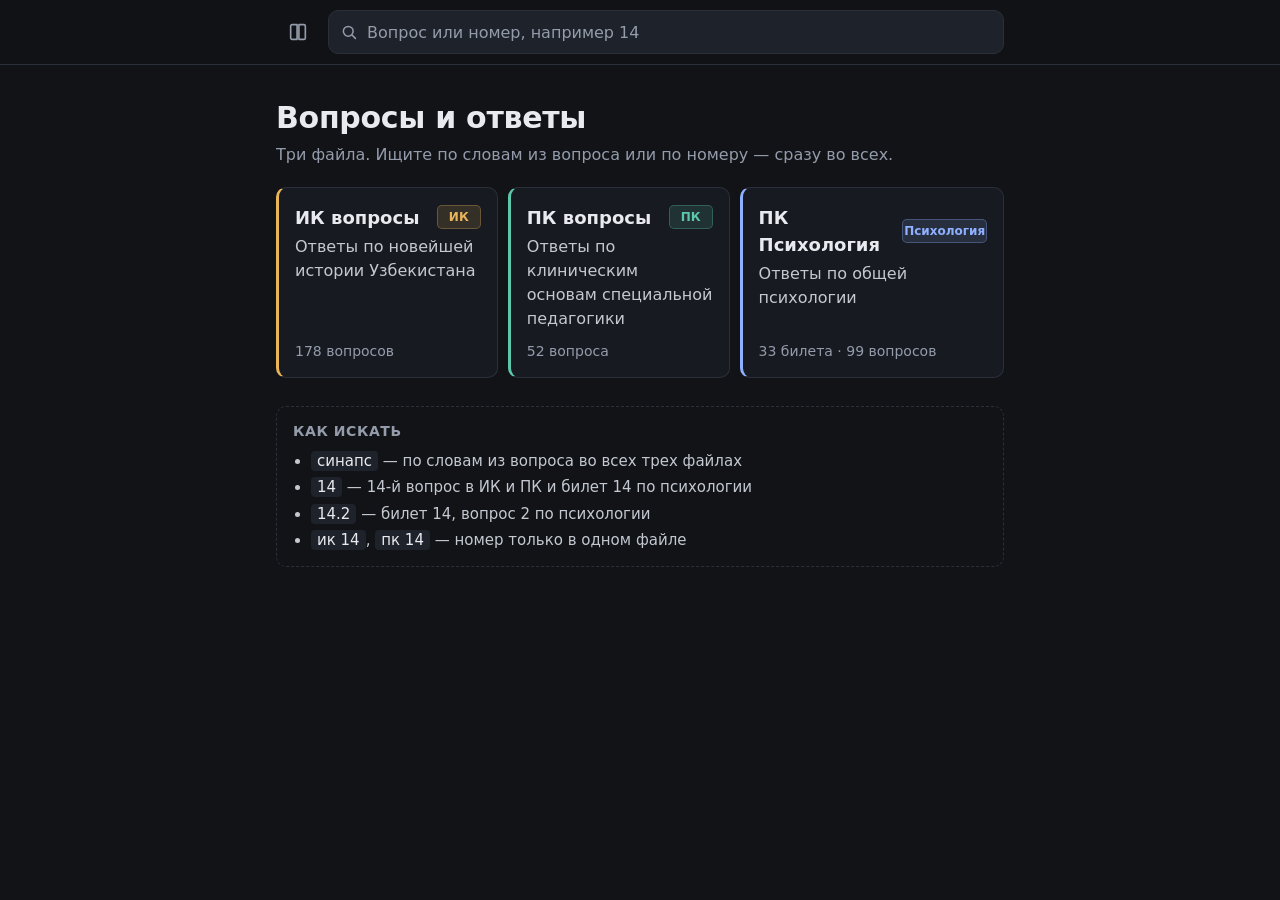
==== index.html @ cd689610 "Сайт с поиском по вопросам ИК, ПК и психологии Co-Authored-By: Claude Opus 5.5 <noreply@anthropic.co" ====
<!doctype html>
<html lang="ru">
<head>
  <meta charset="utf-8">
  <meta name="viewport" content="width=device-width, initial-scale=1, viewport-fit=cover">
  <title>Ответы ИК и ПК</title>
  <meta name="description" content="Быстрый поиск по вопросам и ответам: новейшая история Узбекистана, клинические основы специальной педагогики, общая психология.">
  <meta name="theme-color" content="#111317">
  <meta name="color-scheme" content="dark">
  <link rel="icon" href="icon.svg" type="image/svg+xml">
  <link rel="manifest" href="manifest.webmanifest">
  <link rel="stylesheet" href="styles.css">
</head>
<body>
  <a class="skip" href="#main">К содержимому</a>

  <header class="top">
    <div class="top__row">
      <a class="home" href="#/" aria-label="На главную">
        <svg viewBox="0 0 24 24" width="22" height="22" aria-hidden="true"><path d="M4 5.5A1.5 1.5 0 0 1 5.5 4H11v16H5.5A1.5 1.5 0 0 1 4 18.5zM13 4h5.5A1.5 1.5 0 0 1 20 5.5v13a1.5 1.5 0 0 1-1.5 1.5H13z" fill="none" stroke="currentColor" stroke-width="1.8" stroke-linejoin="round"/></svg>
      </a>
      <div class="search" role="search">
        <svg class="search__icon" viewBox="0 0 24 24" width="18" height="18" aria-hidden="true"><circle cx="11" cy="11" r="6.5" fill="none" stroke="currentColor" stroke-width="2"/><path d="m16 16 4.5 4.5" stroke="currentColor" stroke-width="2" stroke-linecap="round"/></svg>
        <input id="q" class="search__input" type="search" autocomplete="off" autocorrect="off" spellcheck="false"
               enterkeyhint="search" placeholder="Вопрос или номер, например 14"
               role="combobox" aria-expanded="false" aria-controls="results" aria-autocomplete="list"
               aria-label="Поиск по вопросам трех файлов">
        <button class="search__clear" id="clear" type="button" aria-label="Очистить поиск" hidden>
          <svg viewBox="0 0 24 24" width="18" height="18" aria-hidden="true"><path d="M6 6l12 12M18 6 6 18" stroke="currentColor" stroke-width="2" stroke-linecap="round"/></svg>
        </button>
      </div>
    </div>
    <div class="results" id="results-panel" hidden>
      <p class="results__summary" id="summary" aria-live="polite"></p>
      <div id="results" role="listbox" aria-label="Найденные вопросы"></div>
    </div>
  </header>
  <div class="scrim" id="scrim" hidden></div>

  <main id="main" class="page" tabindex="-1"></main>

  <button class="to-top" id="toTop" type="button" aria-label="Наверх" hidden>
    <svg viewBox="0 0 24 24" width="20" height="20" aria-hidden="true"><path d="M12 19V5M5.5 11.5 12 5l6.5 6.5" fill="none" stroke="currentColor" stroke-width="2" stroke-linecap="round" stroke-linejoin="round"/></svg>
  </button>

  <noscript><p class="page">Для поиска и навигации нужен включенный JavaScript.</p></noscript>
  <script src="data.js"></script>
  <script src="app.js"></script>
</body>
</html>
---- styles.css ----
:root {
  color-scheme: dark;
  --bg: #111317;
  --surface: #171a20;
  --surface-2: #1e222a;
  --line: #2a2f39;
  --text: #e8eaef;
  --text-2: #c3c8d1;
  --muted: #949cab;
  --focus: #8ab4ff;

  --c-ik: #e9b45a;
  --c-pk: #5cc7ab;
  --c-psy: #8fb0ff;

  --radius: 10px;
  --radius-sm: 6px;
  --gutter: 16px;
  --width: 760px;
  --top-h: 64px;
  --fs: 17px;

  --font: system-ui, -apple-system, "Segoe UI", Roboto, "Helvetica Neue", Arial, sans-serif;
  --ease: cubic-bezier(.2, .7, .2, 1);
}

*, *::before, *::after { box-sizing: border-box; }
html { -webkit-text-size-adjust: 100%; text-size-adjust: 100%; }
body {
  margin: 0;
  background: var(--bg);
  color: var(--text);
  font: 400 16px/1.5 var(--font);
  -webkit-font-smoothing: antialiased;
  overflow-x: hidden;
}
button, input { font: inherit; color: inherit; }
a { color: inherit; }
:focus-visible { outline: 2px solid var(--focus); outline-offset: 2px; border-radius: var(--radius-sm); }
[hidden] { display: none !important; }

.skip {
  position: absolute; left: 8px; top: -60px; z-index: 50;
  background: var(--surface-2); padding: 10px 14px; border-radius: var(--radius-sm);
}
.skip:focus { top: 8px; }

/* ---------- Шапка и поиск ---------- */
.top {
  position: sticky; top: 0; z-index: 20;
  background: color-mix(in srgb, var(--bg) 92%, transparent);
  backdrop-filter: blur(10px);
  -webkit-backdrop-filter: blur(10px);
  border-bottom: 1px solid var(--line);
  padding-top: env(safe-area-inset-top);
}
.top__row {
  max-width: var(--width); margin: 0 auto;
  display: flex; gap: 8px; align-items: center;
  padding: 10px max(var(--gutter), env(safe-area-inset-right)) 10px max(var(--gutter), env(safe-area-inset-left));
}
.home {
  flex: none; display: grid; place-items: center;
  width: 44px; height: 44px; border-radius: var(--radius);
  color: var(--muted); text-decoration: none;
}
.home:hover { color: var(--text); background: var(--surface-2); }

.search { position: relative; flex: 1; min-width: 0; }
.search__icon { position: absolute; left: 12px; top: 50%; translate: 0 -50%; color: var(--muted); pointer-events: none; }
.search__input {
  width: 100%; height: 44px;
  padding: 0 44px 0 38px;
  background: var(--surface-2);
  border: 1px solid var(--line);
  border-radius: var(--radius);
  font-size: 16px; /* 16px — iOS не масштабирует страницу при фокусе */
  outline: none;
  -webkit-appearance: none; appearance: none;
}
.search__input::placeholder { color: var(--muted); }
.search__input::-webkit-search-cancel-button { display: none; }
.search__input:focus { border-color: var(--focus); box-shadow: 0 0 0 3px color-mix(in srgb, var(--focus) 25%, transparent); }
.search__clear {
  position: absolute; right: 0; top: 0;
  width: 44px; height: 44px; display: grid; place-items: center;
  background: none; border: 0; color: var(--muted); cursor: pointer; border-radius: var(--radius);
}
.search__clear:hover { color: var(--text); }

.results {
  position: absolute; left: 0; right: 0; top: 100%;
  max-width: var(--width); margin: 0 auto;
  max-height: calc(100dvh - var(--top-h) - 8px);
  overflow-y: auto; overscroll-behavior: contain;
  background: var(--surface);
  border: 1px solid var(--line); border-top: 0;
  border-radius: 0 0 var(--radius) var(--radius);
  box-shadow: 0 18px 40px rgb(0 0 0 / .45);
  padding-bottom: env(safe-area-inset-bottom);
}
.results__summary { margin: 0; padding: 10px var(--gutter) 6px; font-size: 13px; color: var(--muted); }
.results__group-title {
  position: sticky; top: 0; z-index: 1;
  margin: 0; padding: 8px var(--gutter);
  font-size: 12px; font-weight: 600; letter-spacing: .04em; text-transform: uppercase;
  color: var(--muted); background: var(--surface);
  border-top: 1px solid var(--line);
}
.results__empty { padding: 4px var(--gutter) 18px; color: var(--text-2); }
.results__empty p { margin: 0 0 6px; }

.opt {
  display: grid; grid-template-columns: auto 1fr; gap: 4px 10px; align-items: start;
  padding: 11px var(--gutter);
  cursor: pointer;
  border-left: 3px solid transparent;
}
.opt + .opt { border-top: 1px solid color-mix(in srgb, var(--line) 60%, transparent); }
.opt:hover, .opt.is-active { background: var(--surface-2); border-left-color: var(--file); }
.opt__q { grid-column: 2; color: var(--text); line-height: 1.4; overflow-wrap: anywhere; }
.opt__meta { grid-column: 2; font-size: 13px; color: var(--muted); }
.opt__snip { grid-column: 2; font-size: 13.5px; color: var(--muted); line-height: 1.45; }
.opt mark, .qa mark { background: color-mix(in srgb, var(--file, var(--c-ik)) 32%, transparent); color: var(--text); border-radius: 3px; padding: 0 1px; }

.badge {
  display: inline-flex; align-items: center; justify-content: center;
  min-width: 44px; padding: 2px 7px; border-radius: 5px;
  font-size: 12px; font-weight: 600; white-space: nowrap;
  color: var(--file); background: color-mix(in srgb, var(--file) 14%, transparent);
  border: 1px solid color-mix(in srgb, var(--file) 30%, transparent);
  font-variant-numeric: tabular-nums;
}

.scrim {
  position: fixed; inset: 0; z-index: 10;
  background: rgb(0 0 0 / .5);
}

[data-file="ik"] { --file: var(--c-ik); }
[data-file="pk"] { --file: var(--c-pk); }
[data-file="psy"] { --file: var(--c-psy); }

/* ---------- Страница ---------- */
.page {
  max-width: var(--width); margin: 0 auto;
  padding: 18px max(var(--gutter), env(safe-area-inset-right)) calc(80px + env(safe-area-inset-bottom)) max(var(--gutter), env(safe-area-inset-left));
  outline: none;
}

.intro h1 { font-size: 24px; line-height: 1.25; margin: 6px 0 6px; letter-spacing: -.01em; }
.intro p { margin: 0 0 20px; color: var(--muted); }

.cards { display: grid; gap: 10px; }
.card {
  display: block; text-decoration: none;
  padding: 16px 16px 15px;
  background: var(--surface); border: 1px solid var(--line); border-radius: var(--radius);
  border-left: 3px solid var(--file);
  transition: background-color .15s var(--ease), border-color .15s var(--ease);
}
.card:hover { background: var(--surface-2); }
.card__name { display: flex; align-items: center; justify-content: space-between; gap: 10px; margin-bottom: 4px; }
.card__name strong { font-size: 18px; }
.card__title { color: var(--text-2); }
.card__count { color: var(--muted); font-size: 14px; margin-top: 6px; }

.tips { margin-top: 28px; padding: 14px 16px; border: 1px dashed var(--line); border-radius: var(--radius); color: var(--text-2); font-size: 15px; }
.tips h2 { font-size: 14px; margin: 0 0 8px; color: var(--muted); font-weight: 600; text-transform: uppercase; letter-spacing: .04em; }
.tips ul { margin: 0; padding-left: 18px; }
.tips li + li { margin-top: 4px; }
.tips code { font: inherit; color: var(--text); background: var(--surface-2); padding: 1px 6px; border-radius: 4px; }

/* Вкладки файлов */
.tabs {
  display: flex; gap: 6px; margin: 0 0 14px;
  overflow-x: auto; scrollbar-width: none;
}
.tabs::-webkit-scrollbar { display: none; }
.tab {
  flex: none; display: inline-flex; align-items: center; min-height: 40px;
  padding: 0 14px; border-radius: 999px;
  border: 1px solid var(--line); text-decoration: none; color: var(--text-2); font-size: 15px;
}
.tab:hover { background: var(--surface-2); }
.tab[aria-current="page"] { color: var(--bg); background: var(--file); border-color: var(--file); font-weight: 600; }

.file-head { margin-bottom: 6px; }
.file-head h1 { font-size: 20px; line-height: 1.3; margin: 0 0 4px; }
.toolbar { display: flex; align-items: flex-start; gap: 12px; margin: 8px 0 18px; }
.toolbar .toc { flex: 1; min-width: 0; margin: 0; }
.file-head p { margin: 0; color: var(--muted); font-size: 14px; }
.size { flex: none; display: flex; gap: 4px; }
.size button {
  width: 44px; height: 40px; border-radius: var(--radius-sm);
  background: var(--surface-2); border: 1px solid var(--line); cursor: pointer; font-weight: 600;
}
.size button:hover { border-color: var(--muted); }
.size button:disabled { opacity: .4; cursor: default; }

.toc summary { cursor: pointer; color: var(--text-2); padding: 8px 0; min-height: 40px; display: flex; align-items: center; }
.toc__grid { display: grid; grid-template-columns: repeat(auto-fill, minmax(44px, 1fr)); gap: 6px; padding: 6px 0 4px; }
.toc__grid a {
  display: grid; place-items: center; height: 40px; border-radius: var(--radius-sm);
  background: var(--surface); border: 1px solid var(--line); text-decoration: none;
  font-variant-numeric: tabular-nums; color: var(--text-2); font-size: 14px;
}
.toc__grid a:hover { border-color: var(--file); color: var(--text); }

.ticket-h {
  margin: 26px 0 8px; padding-top: 4px;
  font-size: 13px; font-weight: 700; letter-spacing: .06em; text-transform: uppercase;
  color: var(--file);
  scroll-margin-top: calc(var(--top-h) + 12px);
}

.qa {
  position: relative;
  padding: 14px 14px 14px 16px; margin: 0 -14px 0 -16px;
  border-radius: var(--radius);
  border-left: 3px solid transparent;
  scroll-margin-top: calc(var(--top-h) + 12px);
  font-size: var(--fs);
}
.qa + .qa { border-top: 1px solid var(--line); border-top-left-radius: 0; border-top-right-radius: 0; }
.qa__q { display: flex; gap: 10px; align-items: baseline; margin: 0 0 8px; font-size: 1.04em; line-height: 1.4; font-weight: 650; }
.qa__n { flex: none; min-width: 2.2em; color: var(--file); font-variant-numeric: tabular-nums; font-weight: 700; }
.qa__q a { text-decoration: none; }
.qa__a { margin: 0; color: var(--text-2); line-height: 1.65; overflow-wrap: break-word; }
.qa__a + .qa__a { margin-top: .6em; }

.qa.is-target {
  background: color-mix(in srgb, var(--file) 9%, var(--bg));
  border-left-color: var(--file);
  border-top-color: transparent;
}
.qa.is-target + .qa { border-top-color: transparent; }
.qa.is-flash { animation: flash 1.1s var(--ease); }
@keyframes flash {
  0%   { box-shadow: 0 0 0 2px var(--file); }
  100% { box-shadow: 0 0 0 2px transparent; }
}

.sources { margin-top: 32px; padding-top: 14px; border-top: 1px solid var(--line); color: var(--muted); font-size: 14px; }
.sources h2 { font-size: 14px; margin: 0 0 8px; font-weight: 600; }
.sources ul { margin: 0; padding-left: 18px; }

.to-top {
  position: fixed; z-index: 15;
  right: max(16px, env(safe-area-inset-right)); bottom: calc(16px + env(safe-area-inset-bottom));
  width: 48px; height: 48px; border-radius: 50%;
  display: grid; place-items: center;
  background: var(--surface-2); border: 1px solid var(--line); cursor: pointer;
  box-shadow: 0 6px 18px rgb(0 0 0 / .4);
}
.to-top:hover { border-color: var(--muted); }

@media (min-width: 768px) {
  .page { padding-top: 28px; }
  .intro h1 { font-size: 30px; }
  .cards { grid-template-columns: repeat(3, 1fr); }
  .card { display: flex; flex-direction: column; }
  .card__count { margin-top: auto; padding-top: 10px; }
  .results { border: 1px solid var(--line); border-radius: var(--radius); top: calc(100% + 6px); }
  .file-head h1 { font-size: 24px; }
}

@media (prefers-reduced-motion: reduce) {
  *, *::before, *::after { animation: none !important; transition: none !important; scroll-behavior: auto !important; }
}

.qa__dup { margin: -2px 0 8px calc(2.2em + 10px); font-size: 13.5px; color: var(--muted); }
.qa__dup a { color: var(--text-2); text-underline-offset: 2px; }
.qa__dup a:hover { color: var(--file); }
.card__title, .card__count { display: block; }
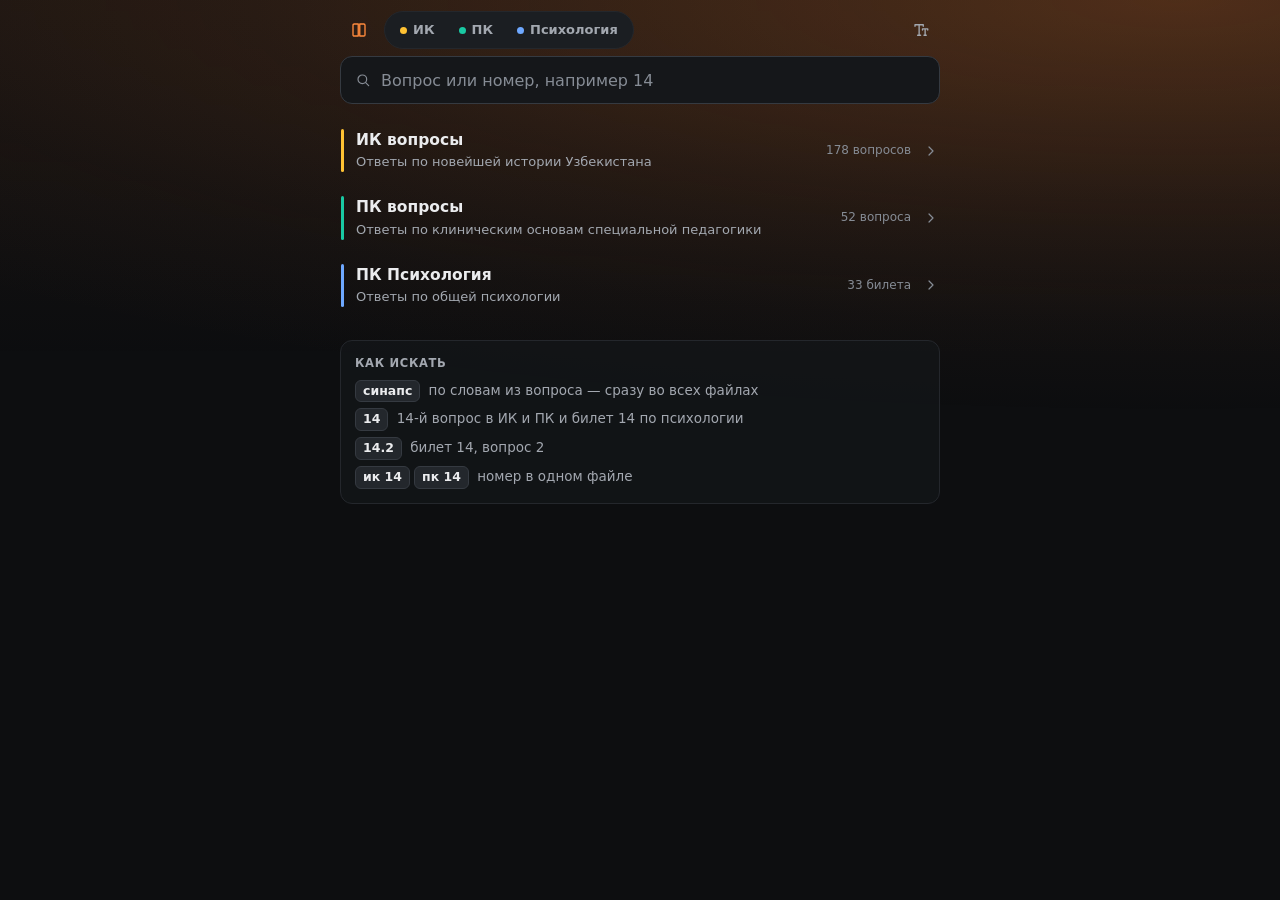
==== commit ff98945d: "Стилистика как в «Задачах» (treker) - токены, фон со свечением из угла, шапка с размытием при прокру" ====
--- a/index.html
+++ b/index.html
@@ -5,45 +5,74 @@
   <meta name="viewport" content="width=device-width, initial-scale=1, viewport-fit=cover">
   <title>Ответы ИК и ПК</title>
   <meta name="description" content="Быстрый поиск по вопросам и ответам: новейшая история Узбекистана, клинические основы специальной педагогики, общая психология.">
-  <meta name="theme-color" content="#111317">
+  <meta name="theme-color" content="#0d0e10">
   <meta name="color-scheme" content="dark">
-  <link rel="icon" href="icon.svg" type="image/svg+xml">
+  <link rel="icon" href="icons/icon.svg" type="image/svg+xml">
+  <link rel="icon" href="icons/icon-192.png" sizes="192x192" type="image/png">
+  <link rel="apple-touch-icon" href="icons/apple-touch-icon.png">
+  <meta name="apple-mobile-web-app-title" content="Ответы">
+  <meta name="mobile-web-app-capable" content="yes">
+  <meta name="apple-mobile-web-app-capable" content="yes">
+  <meta name="apple-mobile-web-app-status-bar-style" content="black-translucent">
   <link rel="manifest" href="manifest.webmanifest">
   <link rel="stylesheet" href="styles.css">
 </head>
 <body>
+  <svg width="0" height="0" style="position:absolute" aria-hidden="true">
+    <symbol id="i-search" viewBox="0 0 24 24"><circle cx="11" cy="11" r="6.5"/><path d="m16 16 4.5 4.5"/></symbol>
+    <symbol id="i-x" viewBox="0 0 24 24"><path d="M6 6l12 12M18 6 6 18"/></symbol>
+    <symbol id="i-chev" viewBox="0 0 24 24"><path d="m6 9 6 6 6-6"/></symbol>
+    <symbol id="i-up" viewBox="0 0 24 24"><path d="M12 19V5M5.5 11.5 12 5l6.5 6.5"/></symbol>
+    <symbol id="i-text" viewBox="0 0 24 24"><path d="M4 7V5h11v2M9.5 5v14M7.5 19h4M14 12v-1.5h7V12M17.5 10.5V19M16 19h3"/></symbol>
+    <symbol id="i-home" viewBox="0 0 24 24"><path d="M4 5.5A1.5 1.5 0 0 1 5.5 4H11v16H5.5A1.5 1.5 0 0 1 4 18.5zM13 4h5.5A1.5 1.5 0 0 1 20 5.5v13a1.5 1.5 0 0 1-1.5 1.5H13z"/></symbol>
+    <symbol id="i-hash" viewBox="0 0 24 24"><path d="M9 4 7 20M17 4l-2 16M4.5 9h16M3.5 15h16"/></symbol>
+    <symbol id="i-expand" viewBox="0 0 24 24"><path d="m7 9 5-5 5 5M7 15l5 5 5-5"/></symbol>
+    <symbol id="i-collapse" viewBox="0 0 24 24"><path d="m7 4 5 5 5-5M7 20l5-5 5 5"/></symbol>
+  </svg>
+
   <a class="skip" href="#main">К содержимому</a>
 
-  <header class="top">
-    <div class="top__row">
-      <a class="home" href="#/" aria-label="На главную">
-        <svg viewBox="0 0 24 24" width="22" height="22" aria-hidden="true"><path d="M4 5.5A1.5 1.5 0 0 1 5.5 4H11v16H5.5A1.5 1.5 0 0 1 4 18.5zM13 4h5.5A1.5 1.5 0 0 1 20 5.5v13a1.5 1.5 0 0 1-1.5 1.5H13z" fill="none" stroke="currentColor" stroke-width="1.8" stroke-linejoin="round"/></svg>
-      </a>
+  <div class="app">
+    <header class="top" id="top">
+      <div class="bar">
+        <a class="icon-btn home" href="#/" aria-label="Все файлы" title="Все файлы"><svg class="i"><use href="#i-home"/></svg></a>
+        <nav class="seg" id="fileSeg" aria-label="Файлы"></nav>
+        <div class="menu push" id="sizeMenu">
+          <button class="icon-btn" type="button" id="sizeBtn" aria-label="Размер текста" title="Размер текста" aria-haspopup="true" aria-expanded="false" aria-controls="sizeList"><svg class="i"><use href="#i-text"/></svg></button>
+          <div class="menu-list size-list" id="sizeList" hidden>
+            <span class="size-label">Размер текста</span>
+            <div class="size-row">
+              <button class="btn sm" type="button" id="sizeDown" aria-label="Уменьшить текст">A−</button>
+              <output class="size-val" id="sizeVal" aria-live="polite"></output>
+              <button class="btn sm" type="button" id="sizeUp" aria-label="Увеличить текст">A+</button>
+            </div>
+          </div>
+        </div>
+      </div>
+
       <div class="search" role="search">
-        <svg class="search__icon" viewBox="0 0 24 24" width="18" height="18" aria-hidden="true"><circle cx="11" cy="11" r="6.5" fill="none" stroke="currentColor" stroke-width="2"/><path d="m16 16 4.5 4.5" stroke="currentColor" stroke-width="2" stroke-linecap="round"/></svg>
-        <input id="q" class="search__input" type="search" autocomplete="off" autocorrect="off" spellcheck="false"
-               enterkeyhint="search" placeholder="Вопрос или номер, например 14"
-               role="combobox" aria-expanded="false" aria-controls="results" aria-autocomplete="list"
-               aria-label="Поиск по вопросам трех файлов">
-        <button class="search__clear" id="clear" type="button" aria-label="Очистить поиск" hidden>
-          <svg viewBox="0 0 24 24" width="18" height="18" aria-hidden="true"><path d="M6 6l12 12M18 6 6 18" stroke="currentColor" stroke-width="2" stroke-linecap="round"/></svg>
-        </button>
+        <div class="c-box">
+          <svg class="i s-ic" aria-hidden="true"><use href="#i-search"/></svg>
+          <input id="q" class="c-title" type="search" autocomplete="off" autocorrect="off" spellcheck="false"
+                 enterkeyhint="search" placeholder="Вопрос или номер, например 14"
+                 role="combobox" aria-expanded="false" aria-controls="results" aria-autocomplete="list"
+                 aria-label="Поиск по вопросам трех файлов">
+          <button class="icon-btn s-clear" id="clear" type="button" aria-label="Очистить поиск" hidden><svg class="i"><use href="#i-x"/></svg></button>
+        </div>
+        <div class="fpanel results" id="results-panel" hidden>
+          <p class="r-sum" id="summary" aria-live="polite"></p>
+          <div id="results" role="listbox" aria-label="Найденные вопросы"></div>
+        </div>
       </div>
-    </div>
-    <div class="results" id="results-panel" hidden>
-      <p class="results__summary" id="summary" aria-live="polite"></p>
-      <div id="results" role="listbox" aria-label="Найденные вопросы"></div>
-    </div>
-  </header>
-  <div class="scrim" id="scrim" hidden></div>
+    </header>
+    <div class="scrim" id="scrim" hidden></div>
 
-  <main id="main" class="page" tabindex="-1"></main>
+    <main id="main" tabindex="-1"></main>
+  </div>
 
-  <button class="to-top" id="toTop" type="button" aria-label="Наверх" hidden>
-    <svg viewBox="0 0 24 24" width="20" height="20" aria-hidden="true"><path d="M12 19V5M5.5 11.5 12 5l6.5 6.5" fill="none" stroke="currentColor" stroke-width="2" stroke-linecap="round" stroke-linejoin="round"/></svg>
-  </button>
+  <button class="icon-btn to-top" id="toTop" type="button" aria-label="Наверх" hidden><svg class="i"><use href="#i-up"/></svg></button>
 
-  <noscript><p class="page">Для поиска и навигации нужен включенный JavaScript.</p></noscript>
+  <noscript><p class="app">Для поиска и навигации нужен включенный JavaScript.</p></noscript>
   <script src="data.js"></script>
   <script src="app.js"></script>
 </body>
--- a/styles.css
+++ b/styles.css
@@ -1,275 +1,200 @@
-:root {
-  color-scheme: dark;
-  --bg: #111317;
-  --surface: #171a20;
-  --surface-2: #1e222a;
-  --line: #2a2f39;
-  --text: #e8eaef;
-  --text-2: #c3c8d1;
-  --muted: #949cab;
-  --focus: #8ab4ff;
-
-  --c-ik: #e9b45a;
-  --c-pk: #5cc7ab;
-  --c-psy: #8fb0ff;
-
-  --radius: 10px;
-  --radius-sm: 6px;
-  --gutter: 16px;
-  --width: 760px;
-  --top-h: 64px;
-  --fs: 17px;
-
-  --font: system-ui, -apple-system, "Segoe UI", Roboto, "Helvetica Neue", Arial, sans-serif;
-  --ease: cubic-bezier(.2, .7, .2, 1);
+/* Ответы ИК и ПК: стили в духе «Задач» (treker). Темная тема, токены — в :root. */
+:root{
+  --bg:#0d0e10; --surface:#15171a; --surface-2:#1b1e22; --surface-3:#23272c; --surface-4:#2c3137;
+  --border:#24272c; --border-strong:#353a41; --border-hover:#474d56;
+  --text:#ebecee; --text-2:#d3d6da; --muted:#a3a8b0; --faint:#868c95;
+  --accent:#ff8a3d; --on-accent:#1b0e04;
+  --accent-soft:color-mix(in srgb,var(--accent) 13%,transparent); --accent-line:color-mix(in srgb,var(--accent) 45%,transparent);
+  /* свечение фона из угла, как в «Задачах» */
+  --bg-x:92%; --bg-y:0%; --bg-s:34%; --bg-rn:80;
+  /* метки файлов */
+  --c-ik:#ffc233; --c-pk:#19c9a3; --c-psy:#6ea8ff;
+  --r-lg:14px; --r:12px; --r-sm:8px;
+  --shadow-pop:0 12px 32px rgba(0,0,0,.5),0 2px 8px rgba(0,0,0,.35);
+  --t-fast:120ms; --t:200ms; --t-slow:280ms; --ease:cubic-bezier(.2,.8,.2,1);
+  --t-peek:420ms; --t-peek-out:340ms; --ease-peek:cubic-bezier(.32,.72,0,1);
+  --font:system-ui,-apple-system,"Segoe UI",Roboto,"Helvetica Neue",Arial,sans-serif;
+  --gutter:clamp(10px,4vw,20px);
+  --fs:15.5px;     /* размер текста ответов — кнопка «Размер текста» */
+  --top-h:150px;   /* высота шапки — задается из app.js */
+  color-scheme:dark;
 }
-
-*, *::before, *::after { box-sizing: border-box; }
-html { -webkit-text-size-adjust: 100%; text-size-adjust: 100%; }
-body {
-  margin: 0;
-  background: var(--bg);
-  color: var(--text);
-  font: 400 16px/1.5 var(--font);
-  -webkit-font-smoothing: antialiased;
-  overflow-x: hidden;
+*{box-sizing:border-box}
+html{scrollbar-color:var(--border-strong) transparent;-webkit-text-size-adjust:100%}
+body::before{content:"";position:fixed;inset:0;z-index:-1;pointer-events:none;
+  --glow:color-mix(in oklab,var(--accent) 78%,#000);
+  background:
+    radial-gradient(ellipse calc(var(--bg-rn) * 1.25vw + 30vw) calc(var(--bg-rn) * .45vh + 10vh) at var(--bg-x) var(--bg-y),
+      color-mix(in oklab,var(--glow) var(--bg-s),transparent) 0%,
+      color-mix(in oklab,var(--glow) calc(var(--bg-s) * .62),transparent) 30%,
+      color-mix(in oklab,var(--glow) calc(var(--bg-s) * .3),transparent) 55%,
+      color-mix(in oklab,var(--glow) calc(var(--bg-s) * .1),transparent) 78%,transparent 100%),
+    linear-gradient(180deg,color-mix(in oklab,var(--glow) calc(var(--bg-s) * .22),transparent) 0%,transparent calc(var(--bg-rn) * .5%))}
+body{margin:0;overflow-x:clip;min-height:100dvh;background:var(--bg);color:var(--text);font:14.5px/1.45 var(--font);-webkit-font-smoothing:antialiased;-webkit-tap-highlight-color:transparent}
+button,input{font:inherit;color:inherit}
+button{cursor:pointer}
+h1,h2,h3,p{margin:0}
+a{color:inherit;text-decoration:none}
+[hidden]{display:none!important}
+:focus-visible{outline:2px solid var(--accent);outline-offset:2px}
+::selection{background:color-mix(in srgb,var(--accent) 35%,transparent)}
+svg.i{width:16px;height:16px;flex:none;stroke:currentColor;fill:none;stroke-width:1.8;stroke-linecap:round;stroke-linejoin:round}
+
+.skip{position:absolute;left:8px;top:-60px;z-index:60;padding:10px 14px;border-radius:var(--r-sm);background:var(--surface-3)}
+.skip:focus{top:8px}
+
+/* ---------- кнопки ---------- */
+.btn{display:inline-flex;align-items:center;justify-content:center;gap:6px;min-height:38px;padding:0 14px;border:1px solid var(--border-strong);border-radius:var(--r-sm);background:var(--surface-2);font-weight:500;white-space:nowrap;transition:background-color var(--t-fast),border-color var(--t-fast),color var(--t-fast),transform var(--t-fast) var(--ease)}
+.btn:hover{background:var(--surface-3)}
+.btn:active:not(:disabled){transform:scale(.97)}
+.btn:disabled{opacity:.5;cursor:not-allowed}
+.btn.sm{min-height:32px;padding:0 10px;font-size:13px;border-radius:7px}
+.icon-btn{display:inline-grid;place-items:center;width:38px;height:38px;flex:none;border:0;border-radius:var(--r-sm);background:transparent;color:var(--muted);transition:background-color var(--t-fast),color var(--t-fast),transform var(--t-fast) var(--ease)}
+.icon-btn:hover,.icon-btn[aria-expanded="true"]{background:var(--surface-3);color:var(--text)}
+.icon-btn:active{transform:scale(.94)}
+.icon-btn .i{width:18px;height:18px}
+
+/* ---------- каркас и шапка ---------- */
+.app{max-width:640px;margin:0 auto;padding:0 var(--gutter) 96px}
+.top{position:sticky;top:0;z-index:20;margin:0 calc(var(--gutter)*-1);padding:max(6px,env(safe-area-inset-top)) var(--gutter) 12px}
+/* подложка появляется только при прокрутке и растворяется книзу — без резкой линии */
+.top::before{content:"";position:absolute;top:0;bottom:-26px;left:calc(50% - 50vw);right:calc(50% - 50vw);z-index:-1;pointer-events:none;opacity:0;transition:opacity var(--t);
+  background:color-mix(in srgb,var(--bg) 86%,transparent);-webkit-backdrop-filter:blur(18px);backdrop-filter:blur(18px);
+  -webkit-mask-image:linear-gradient(#000 calc(100% - 26px),transparent);mask-image:linear-gradient(#000 calc(100% - 26px),transparent)}
+.top.scrolled::before{opacity:1}
+.bar{display:flex;align-items:center;gap:6px;height:48px}
+.push{margin-left:auto}
+.home[aria-current="page"]{color:var(--accent)}
+
+/* переключатель файлов — как «Активные / Готовые» */
+.seg{display:inline-flex;flex:0 1 auto;min-width:0;padding:3px;border-radius:999px;background:var(--surface-2);border:1px solid var(--border)}
+.seg-b{display:inline-flex;align-items:center;gap:6px;height:30px;padding:0 12px;border-radius:999px;color:var(--muted);font-size:13px;font-weight:600;white-space:nowrap;transition:background-color var(--t) var(--ease),color var(--t)}
+.seg-b:hover{color:var(--text)}
+.seg-b[aria-current="page"]{background:var(--surface-4);color:var(--text);box-shadow:0 1px 2px rgba(0,0,0,.4)}
+.seg-b .dot{width:7px;height:7px;border-radius:50%;background:var(--file);flex:none}
+
+/* размер текста */
+.menu{position:relative}
+.menu-list{position:absolute;right:0;top:calc(100% + 6px);z-index:40;padding:10px;background:var(--surface-2);border:1px solid var(--border-strong);border-radius:var(--r);box-shadow:var(--shadow-pop);transform-origin:top right;animation:pop 150ms var(--ease)}
+.size-list{display:grid;gap:8px;width:max-content}
+.size-label{font-size:11.5px;font-weight:650;color:var(--muted);text-transform:uppercase;letter-spacing:.06em}
+.size-row{display:flex;align-items:center;gap:8px}
+.size-row .btn{min-width:44px;min-height:38px;font-weight:650}
+.size-val{min-width:44px;text-align:center;font-variant-numeric:tabular-nums;color:var(--text-2)}
+
+/* поиск — как поле новой задачи */
+.search{position:relative;margin-top:2px}
+.c-box{position:relative;display:flex;align-items:center;background:var(--surface);border:1px solid var(--border-strong);border-radius:var(--r);transition:border-color var(--t-fast),box-shadow var(--t-fast)}
+.c-box:hover{border-color:var(--border-hover)}
+.c-box:focus-within{border-color:var(--accent);box-shadow:0 0 0 3px var(--accent-soft)}
+.s-ic{position:absolute;left:14px;color:var(--faint);pointer-events:none}
+.c-title{width:100%;min-width:0;height:46px;padding:0 44px 0 40px;border:0;background:transparent;font-size:16px;font-weight:550;-webkit-appearance:none;appearance:none}
+.c-title:focus{outline:none}
+.c-title::placeholder{color:var(--faint);font-weight:500}
+.c-title::-webkit-search-cancel-button{display:none}
+.s-clear{position:absolute;right:4px}
+
+/* результаты — выпадающая панель как список папок */
+.fpanel{position:absolute;left:0;right:0;top:calc(100% + 6px);z-index:40;max-height:min(520px,calc(100dvh - var(--top-h) - 16px));overflow:auto;overscroll-behavior:contain;padding:5px;
+  background:var(--surface-2);border:1px solid var(--border-strong);border-radius:var(--r-lg);box-shadow:var(--shadow-pop);transform-origin:top center;animation:pop 150ms var(--ease)}
+.r-sum{margin:6px 9px 2px;color:var(--faint);font-size:12px}
+.r-empty{display:grid;gap:4px;padding:14px 10px 12px;color:var(--muted);font-size:13.5px}
+.opt{display:grid;grid-template-columns:auto minmax(0,1fr);gap:3px 10px;align-items:start;padding:9px 10px;border-radius:9px;cursor:pointer;transition:background-color 80ms}
+.opt:hover{background:var(--surface-4)}
+.opt.is-active{background:var(--surface-4);box-shadow:inset 2px 0 0 var(--accent)}
+.opt .tag{margin-top:1px}
+.opt-q{grid-column:2;font-weight:500;line-height:1.4;overflow-wrap:anywhere}
+.opt-meta{grid-column:2;color:var(--faint);font-size:12px}
+.opt-snip{grid-column:2;color:var(--muted);font-size:12.5px;line-height:1.45}
+mark{background:var(--accent-soft);color:var(--text);border-radius:3px;box-shadow:0 0 0 1px var(--accent-line)}
+
+.scrim{position:fixed;inset:0;z-index:15}
+
+/* метка файла */
+.tag{display:inline-flex;align-items:center;justify-content:center;min-width:34px;padding:1px 8px;border-radius:999px;background:color-mix(in srgb,var(--file) 14%,transparent);color:var(--file);font-size:11px;font-weight:650;white-space:nowrap}
+[data-file="ik"]{--file:var(--c-ik)}
+[data-file="pk"]{--file:var(--c-pk)}
+[data-file="psy"]{--file:var(--c-psy)}
+
+/* разделитель — как «Готовые» в списке задач */
+.sep{display:flex;align-items:center;gap:10px;margin:18px 10px 4px;color:var(--faint);font-size:11.5px;font-weight:650;letter-spacing:.06em;text-transform:uppercase;scroll-margin-top:calc(var(--top-h) + 8px)}
+.sep::after{content:"";flex:1;height:1px;background:var(--border)}
+.fpanel .sep{margin:12px 9px 4px}
+
+/* ---------- главная ---------- */
+main{padding-top:2px;outline:none;animation:fade var(--t)}
+.files{display:grid;gap:2px;margin:0 -10px}
+.file-row{display:flex;align-items:center;gap:12px;min-height:64px;padding:10px;border:1px solid transparent;border-radius:var(--r);transition:background-color var(--t-fast),border-color var(--t-fast)}
+.file-row:hover{background:var(--surface-2);border-color:var(--border)}
+.file-row .bar-c{width:3px;align-self:stretch;border-radius:3px;background:var(--file);flex:none}
+.file-txt{flex:1;min-width:0;display:grid;gap:2px}
+.file-txt b{font-size:15.5px;font-weight:650}
+.file-txt span{color:var(--muted);font-size:13px}
+.file-row .cnt{color:var(--faint);font-size:12px;font-variant-numeric:tabular-nums;white-space:nowrap}
+.file-row .go{transform:rotate(-90deg);color:var(--faint)}
+.tips{display:grid;gap:8px;margin-top:22px;padding:14px;border:1px solid var(--border);border-radius:var(--r);background:color-mix(in srgb,var(--surface) 70%,transparent)}
+.sub-h{font-size:11.5px;font-weight:650;color:var(--muted);text-transform:uppercase;letter-spacing:.06em}
+.tips ul{margin:0;padding:0;list-style:none;display:grid;gap:6px;color:var(--muted);font-size:13.5px}
+.tips kbd{display:inline-block;min-width:24px;padding:1px 7px;margin-right:4px;border-radius:6px;background:var(--surface-3);border:1px solid var(--border-strong);color:var(--text);font:600 12.5px/1.5 var(--font);text-align:center}
+
+/* ---------- файл ---------- */
+.f-head{display:grid;gap:3px;margin:2px 0 10px}
+.f-head h1{font-size:17px;font-weight:700;letter-spacing:-.01em;line-height:1.3}
+.f-head p{color:var(--faint);font-size:12.5px}
+.tools{display:flex;align-items:center;gap:8px;margin-bottom:6px;position:relative}
+.fbtn{display:inline-flex;align-items:center;gap:7px;height:34px;padding:0 12px 0 10px;border:1px solid var(--border-strong);border-radius:999px;background:var(--surface-2);color:var(--text);font-size:13px;font-weight:600;transition:background-color var(--t-fast),border-color var(--t-fast)}
+.fbtn:hover,.fbtn[aria-expanded="true"]{background:var(--surface-3);border-color:var(--border-hover)}
+.fbtn .i{width:15px;height:15px;color:var(--muted)}
+.fbtn .chev{width:14px;height:14px;color:var(--faint);transition:transform var(--t) var(--ease)}
+.fbtn[aria-expanded="true"] .chev{transform:rotate(180deg)}
+.num-panel{position:absolute;left:0;top:calc(100% + 6px);z-index:30;width:min(340px,calc(100vw - 2 * var(--gutter)));max-height:min(360px,55vh);overflow:auto;padding:8px;
+  background:var(--surface-2);border:1px solid var(--border-strong);border-radius:var(--r-lg);box-shadow:var(--shadow-pop);transform-origin:top left;animation:pop 150ms var(--ease)}
+.num-grid{display:grid;grid-template-columns:repeat(auto-fill,minmax(44px,1fr));gap:4px}
+.num-grid a{display:grid;place-items:center;height:40px;border-radius:var(--r-sm);color:var(--text-2);font-size:13.5px;font-variant-numeric:tabular-nums;transition:background-color 80ms}
+.num-grid a:hover{background:var(--surface-4)}
+
+/* вопрос — как задача: строка, по нажатию раскрывается ответ */
+.list{display:grid;grid-template-columns:minmax(0,1fr);gap:2px;margin:0 -6px}
+.qa{border:1px solid transparent;border-radius:var(--r);scroll-margin-top:calc(var(--top-h) + 8px);transition:background-color var(--t),border-color var(--t)}
+.qa:hover{background:rgba(255,255,255,.02)}
+.qa.open{background:var(--surface);border-color:var(--border)}
+.qa.target{border-color:var(--accent-line);background:color-mix(in srgb,var(--accent) 6%,var(--surface))}
+.qa.flash{animation:flash 1.6s var(--ease)}
+.q-head{display:flex;align-items:flex-start;gap:10px;width:100%;min-height:46px;padding:12px 10px 12px 12px;border:0;border-radius:var(--r);background:none;text-align:left}
+.q-n{flex:none;min-width:22px;color:var(--faint);font-size:13px;font-weight:650;font-variant-numeric:tabular-nums;line-height:1.55;transition:color var(--t)}
+.qa.open .q-n,.qa.target .q-n{color:var(--accent)}
+.q-title{flex:1;min-width:0;font-weight:500;font-size:calc(var(--fs) - 1px);line-height:1.45;overflow-wrap:anywhere}
+.q-head .chev{width:16px;height:16px;margin-top:3px;color:var(--faint);transition:transform var(--t) var(--ease)}
+.qa.open .q-head .chev{transform:rotate(180deg)}
+/* высота анимируется через grid-template-rows 0fr → 1fr, как в «Задачах» */
+.q-more{display:grid;grid-template-rows:0fr;transition:grid-template-rows var(--t-peek-out) var(--ease-peek)}
+.qa.open .q-more{grid-template-rows:1fr;transition-duration:var(--t-peek)}
+.q-more-in{min-height:0;overflow:hidden;visibility:hidden;opacity:0;transform:translateY(-4px);
+  transition:opacity calc(var(--t-peek-out) * .6) ease,transform var(--t-peek-out) var(--ease-peek),visibility 0s var(--t-peek-out)}
+.qa.open .q-more-in{visibility:visible;opacity:1;transform:none;
+  transition:opacity calc(var(--t-peek) * .8) ease 90ms,transform var(--t-peek) var(--ease-peek) 60ms,visibility 0s}
+.q-pad{display:grid;gap:.6em;padding:0 14px 14px 44px}
+.q-a{color:var(--text-2);font-size:var(--fs);line-height:1.62;overflow-wrap:break-word}
+
+.fold{margin-top:22px}
+.fold>summary{display:flex;align-items:center;gap:8px;min-height:36px;width:max-content;max-width:100%;padding:0 4px;color:var(--muted);font-weight:500;cursor:pointer;list-style:none;border-radius:var(--r-sm)}
+.fold>summary::-webkit-details-marker{display:none}
+.fold>summary:hover{color:var(--text)}
+.fold>summary .chev{width:14px;height:14px;transform:rotate(-90deg);transition:transform var(--t) var(--ease)}
+.fold[open]>summary .chev{transform:none}
+.fold ul{margin:8px 0 0;padding-left:22px;color:var(--faint);font-size:13px;display:grid;gap:3px}
+
+.to-top{position:fixed;z-index:15;right:max(16px,env(safe-area-inset-right));bottom:calc(16px + env(safe-area-inset-bottom));width:46px;height:46px;border-radius:50%;background:var(--surface-3);border:1px solid var(--border-strong);color:var(--text);box-shadow:var(--shadow-pop);animation:rise var(--t) var(--ease)}
+.to-top:hover{background:var(--surface-4)}
+
+@media (pointer:coarse){.fbtn{height:38px}.seg-b{height:34px}.opt{padding:11px 10px}}
+@media (max-width:380px){.seg-b{padding:0 10px}.seg-b .dot{display:none}.q-pad{padding-left:14px}}
+
+@keyframes pop{from{opacity:0;transform:scale(.96) translateY(-4px)}}
+@keyframes fade{from{opacity:0}}
+@keyframes rise{from{opacity:0;transform:translateY(6px)}}
+@keyframes flash{0%,40%{background:var(--accent-soft);border-color:var(--accent)}}
+
+@media (prefers-reduced-motion:reduce){
+  *,*::before,*::after{animation:none!important;transition:none!important;scroll-behavior:auto!important}
 }
-button, input { font: inherit; color: inherit; }
-a { color: inherit; }
-:focus-visible { outline: 2px solid var(--focus); outline-offset: 2px; border-radius: var(--radius-sm); }
-[hidden] { display: none !important; }
-
-.skip {
-  position: absolute; left: 8px; top: -60px; z-index: 50;
-  background: var(--surface-2); padding: 10px 14px; border-radius: var(--radius-sm);
-}
-.skip:focus { top: 8px; }
-
-/* ---------- Шапка и поиск ---------- */
-.top {
-  position: sticky; top: 0; z-index: 20;
-  background: color-mix(in srgb, var(--bg) 92%, transparent);
-  backdrop-filter: blur(10px);
-  -webkit-backdrop-filter: blur(10px);
-  border-bottom: 1px solid var(--line);
-  padding-top: env(safe-area-inset-top);
-}
-.top__row {
-  max-width: var(--width); margin: 0 auto;
-  display: flex; gap: 8px; align-items: center;
-  padding: 10px max(var(--gutter), env(safe-area-inset-right)) 10px max(var(--gutter), env(safe-area-inset-left));
-}
-.home {
-  flex: none; display: grid; place-items: center;
-  width: 44px; height: 44px; border-radius: var(--radius);
-  color: var(--muted); text-decoration: none;
-}
-.home:hover { color: var(--text); background: var(--surface-2); }
-
-.search { position: relative; flex: 1; min-width: 0; }
-.search__icon { position: absolute; left: 12px; top: 50%; translate: 0 -50%; color: var(--muted); pointer-events: none; }
-.search__input {
-  width: 100%; height: 44px;
-  padding: 0 44px 0 38px;
-  background: var(--surface-2);
-  border: 1px solid var(--line);
-  border-radius: var(--radius);
-  font-size: 16px; /* 16px — iOS не масштабирует страницу при фокусе */
-  outline: none;
-  -webkit-appearance: none; appearance: none;
-}
-.search__input::placeholder { color: var(--muted); }
-.search__input::-webkit-search-cancel-button { display: none; }
-.search__input:focus { border-color: var(--focus); box-shadow: 0 0 0 3px color-mix(in srgb, var(--focus) 25%, transparent); }
-.search__clear {
-  position: absolute; right: 0; top: 0;
-  width: 44px; height: 44px; display: grid; place-items: center;
-  background: none; border: 0; color: var(--muted); cursor: pointer; border-radius: var(--radius);
-}
-.search__clear:hover { color: var(--text); }
-
-.results {
-  position: absolute; left: 0; right: 0; top: 100%;
-  max-width: var(--width); margin: 0 auto;
-  max-height: calc(100dvh - var(--top-h) - 8px);
-  overflow-y: auto; overscroll-behavior: contain;
-  background: var(--surface);
-  border: 1px solid var(--line); border-top: 0;
-  border-radius: 0 0 var(--radius) var(--radius);
-  box-shadow: 0 18px 40px rgb(0 0 0 / .45);
-  padding-bottom: env(safe-area-inset-bottom);
-}
-.results__summary { margin: 0; padding: 10px var(--gutter) 6px; font-size: 13px; color: var(--muted); }
-.results__group-title {
-  position: sticky; top: 0; z-index: 1;
-  margin: 0; padding: 8px var(--gutter);
-  font-size: 12px; font-weight: 600; letter-spacing: .04em; text-transform: uppercase;
-  color: var(--muted); background: var(--surface);
-  border-top: 1px solid var(--line);
-}
-.results__empty { padding: 4px var(--gutter) 18px; color: var(--text-2); }
-.results__empty p { margin: 0 0 6px; }
-
-.opt {
-  display: grid; grid-template-columns: auto 1fr; gap: 4px 10px; align-items: start;
-  padding: 11px var(--gutter);
-  cursor: pointer;
-  border-left: 3px solid transparent;
-}
-.opt + .opt { border-top: 1px solid color-mix(in srgb, var(--line) 60%, transparent); }
-.opt:hover, .opt.is-active { background: var(--surface-2); border-left-color: var(--file); }
-.opt__q { grid-column: 2; color: var(--text); line-height: 1.4; overflow-wrap: anywhere; }
-.opt__meta { grid-column: 2; font-size: 13px; color: var(--muted); }
-.opt__snip { grid-column: 2; font-size: 13.5px; color: var(--muted); line-height: 1.45; }
-.opt mark, .qa mark { background: color-mix(in srgb, var(--file, var(--c-ik)) 32%, transparent); color: var(--text); border-radius: 3px; padding: 0 1px; }
-
-.badge {
-  display: inline-flex; align-items: center; justify-content: center;
-  min-width: 44px; padding: 2px 7px; border-radius: 5px;
-  font-size: 12px; font-weight: 600; white-space: nowrap;
-  color: var(--file); background: color-mix(in srgb, var(--file) 14%, transparent);
-  border: 1px solid color-mix(in srgb, var(--file) 30%, transparent);
-  font-variant-numeric: tabular-nums;
-}
-
-.scrim {
-  position: fixed; inset: 0; z-index: 10;
-  background: rgb(0 0 0 / .5);
-}
-
-[data-file="ik"] { --file: var(--c-ik); }
-[data-file="pk"] { --file: var(--c-pk); }
-[data-file="psy"] { --file: var(--c-psy); }
-
-/* ---------- Страница ---------- */
-.page {
-  max-width: var(--width); margin: 0 auto;
-  padding: 18px max(var(--gutter), env(safe-area-inset-right)) calc(80px + env(safe-area-inset-bottom)) max(var(--gutter), env(safe-area-inset-left));
-  outline: none;
-}
-
-.intro h1 { font-size: 24px; line-height: 1.25; margin: 6px 0 6px; letter-spacing: -.01em; }
-.intro p { margin: 0 0 20px; color: var(--muted); }
-
-.cards { display: grid; gap: 10px; }
-.card {
-  display: block; text-decoration: none;
-  padding: 16px 16px 15px;
-  background: var(--surface); border: 1px solid var(--line); border-radius: var(--radius);
-  border-left: 3px solid var(--file);
-  transition: background-color .15s var(--ease), border-color .15s var(--ease);
-}
-.card:hover { background: var(--surface-2); }
-.card__name { display: flex; align-items: center; justify-content: space-between; gap: 10px; margin-bottom: 4px; }
-.card__name strong { font-size: 18px; }
-.card__title { color: var(--text-2); }
-.card__count { color: var(--muted); font-size: 14px; margin-top: 6px; }
-
-.tips { margin-top: 28px; padding: 14px 16px; border: 1px dashed var(--line); border-radius: var(--radius); color: var(--text-2); font-size: 15px; }
-.tips h2 { font-size: 14px; margin: 0 0 8px; color: var(--muted); font-weight: 600; text-transform: uppercase; letter-spacing: .04em; }
-.tips ul { margin: 0; padding-left: 18px; }
-.tips li + li { margin-top: 4px; }
-.tips code { font: inherit; color: var(--text); background: var(--surface-2); padding: 1px 6px; border-radius: 4px; }
-
-/* Вкладки файлов */
-.tabs {
-  display: flex; gap: 6px; margin: 0 0 14px;
-  overflow-x: auto; scrollbar-width: none;
-}
-.tabs::-webkit-scrollbar { display: none; }
-.tab {
-  flex: none; display: inline-flex; align-items: center; min-height: 40px;
-  padding: 0 14px; border-radius: 999px;
-  border: 1px solid var(--line); text-decoration: none; color: var(--text-2); font-size: 15px;
-}
-.tab:hover { background: var(--surface-2); }
-.tab[aria-current="page"] { color: var(--bg); background: var(--file); border-color: var(--file); font-weight: 600; }
-
-.file-head { margin-bottom: 6px; }
-.file-head h1 { font-size: 20px; line-height: 1.3; margin: 0 0 4px; }
-.toolbar { display: flex; align-items: flex-start; gap: 12px; margin: 8px 0 18px; }
-.toolbar .toc { flex: 1; min-width: 0; margin: 0; }
-.file-head p { margin: 0; color: var(--muted); font-size: 14px; }
-.size { flex: none; display: flex; gap: 4px; }
-.size button {
-  width: 44px; height: 40px; border-radius: var(--radius-sm);
-  background: var(--surface-2); border: 1px solid var(--line); cursor: pointer; font-weight: 600;
-}
-.size button:hover { border-color: var(--muted); }
-.size button:disabled { opacity: .4; cursor: default; }
-
-.toc summary { cursor: pointer; color: var(--text-2); padding: 8px 0; min-height: 40px; display: flex; align-items: center; }
-.toc__grid { display: grid; grid-template-columns: repeat(auto-fill, minmax(44px, 1fr)); gap: 6px; padding: 6px 0 4px; }
-.toc__grid a {
-  display: grid; place-items: center; height: 40px; border-radius: var(--radius-sm);
-  background: var(--surface); border: 1px solid var(--line); text-decoration: none;
-  font-variant-numeric: tabular-nums; color: var(--text-2); font-size: 14px;
-}
-.toc__grid a:hover { border-color: var(--file); color: var(--text); }
-
-.ticket-h {
-  margin: 26px 0 8px; padding-top: 4px;
-  font-size: 13px; font-weight: 700; letter-spacing: .06em; text-transform: uppercase;
-  color: var(--file);
-  scroll-margin-top: calc(var(--top-h) + 12px);
-}
-
-.qa {
-  position: relative;
-  padding: 14px 14px 14px 16px; margin: 0 -14px 0 -16px;
-  border-radius: var(--radius);
-  border-left: 3px solid transparent;
-  scroll-margin-top: calc(var(--top-h) + 12px);
-  font-size: var(--fs);
-}
-.qa + .qa { border-top: 1px solid var(--line); border-top-left-radius: 0; border-top-right-radius: 0; }
-.qa__q { display: flex; gap: 10px; align-items: baseline; margin: 0 0 8px; font-size: 1.04em; line-height: 1.4; font-weight: 650; }
-.qa__n { flex: none; min-width: 2.2em; color: var(--file); font-variant-numeric: tabular-nums; font-weight: 700; }
-.qa__q a { text-decoration: none; }
-.qa__a { margin: 0; color: var(--text-2); line-height: 1.65; overflow-wrap: break-word; }
-.qa__a + .qa__a { margin-top: .6em; }
-
-.qa.is-target {
-  background: color-mix(in srgb, var(--file) 9%, var(--bg));
-  border-left-color: var(--file);
-  border-top-color: transparent;
-}
-.qa.is-target + .qa { border-top-color: transparent; }
-.qa.is-flash { animation: flash 1.1s var(--ease); }
-@keyframes flash {
-  0%   { box-shadow: 0 0 0 2px var(--file); }
-  100% { box-shadow: 0 0 0 2px transparent; }
-}
-
-.sources { margin-top: 32px; padding-top: 14px; border-top: 1px solid var(--line); color: var(--muted); font-size: 14px; }
-.sources h2 { font-size: 14px; margin: 0 0 8px; font-weight: 600; }
-.sources ul { margin: 0; padding-left: 18px; }
-
-.to-top {
-  position: fixed; z-index: 15;
-  right: max(16px, env(safe-area-inset-right)); bottom: calc(16px + env(safe-area-inset-bottom));
-  width: 48px; height: 48px; border-radius: 50%;
-  display: grid; place-items: center;
-  background: var(--surface-2); border: 1px solid var(--line); cursor: pointer;
-  box-shadow: 0 6px 18px rgb(0 0 0 / .4);
-}
-.to-top:hover { border-color: var(--muted); }
-
-@media (min-width: 768px) {
-  .page { padding-top: 28px; }
-  .intro h1 { font-size: 30px; }
-  .cards { grid-template-columns: repeat(3, 1fr); }
-  .card { display: flex; flex-direction: column; }
-  .card__count { margin-top: auto; padding-top: 10px; }
-  .results { border: 1px solid var(--line); border-radius: var(--radius); top: calc(100% + 6px); }
-  .file-head h1 { font-size: 24px; }
-}
-
-@media (prefers-reduced-motion: reduce) {
-  *, *::before, *::after { animation: none !important; transition: none !important; scroll-behavior: auto !important; }
-}
-
-.qa__dup { margin: -2px 0 8px calc(2.2em + 10px); font-size: 13.5px; color: var(--muted); }
-.qa__dup a { color: var(--text-2); text-underline-offset: 2px; }
-.qa__dup a:hover { color: var(--file); }
-.card__title, .card__count { display: block; }
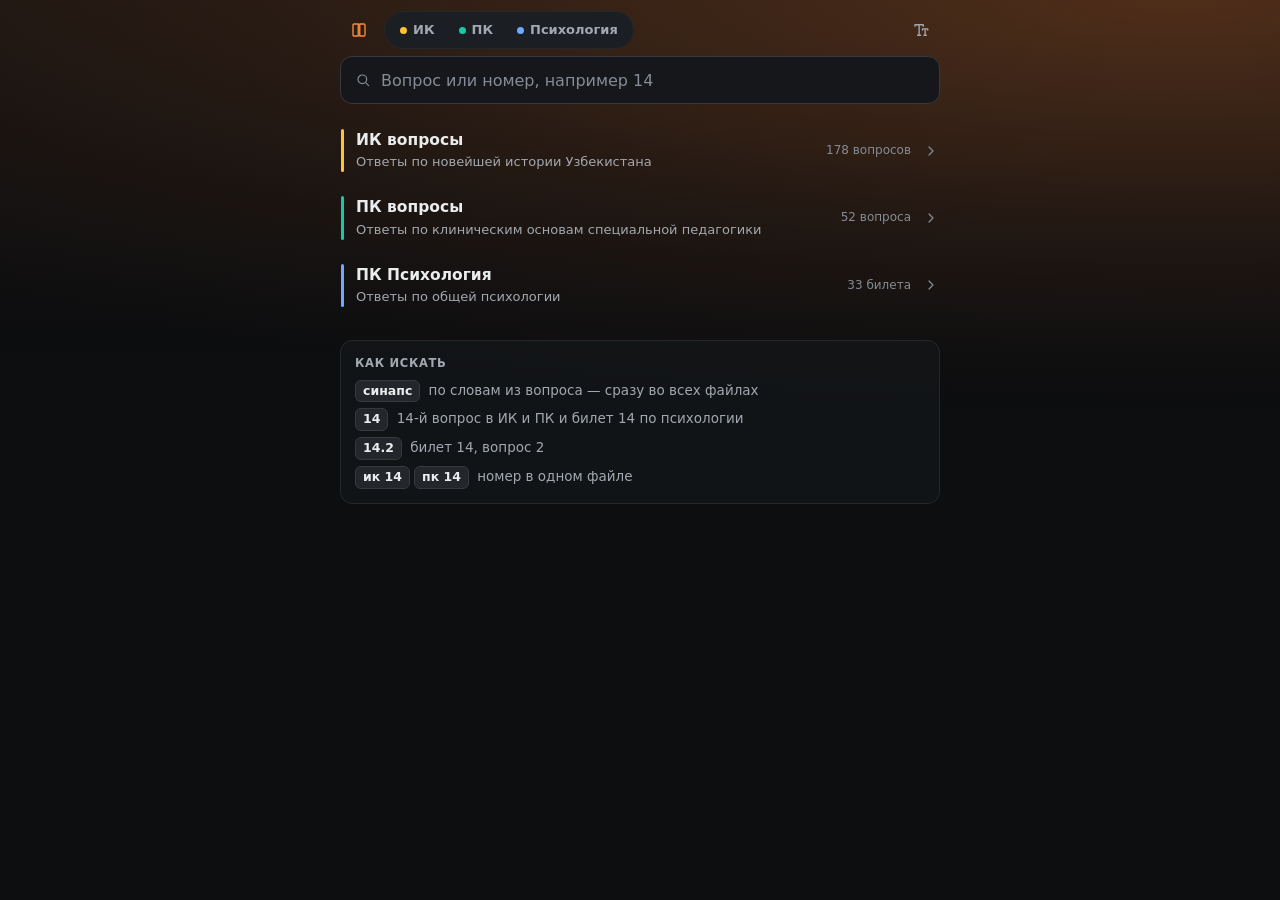
==== commit 905eb4cc: "Ссылка на установку приложения внизу страницы Показывается только в браузере Android: внутри APK (ес" ====
--- a/index.html
+++ b/index.html
@@ -68,6 +68,11 @@
     <div class="scrim" id="scrim" hidden></div>
 
     <main id="main" tabindex="-1"></main>
+
+    <footer class="get-app" id="getApp" hidden>
+      <a href="download/Otvety.apk" download>Установить приложение для Android</a>
+      <span>Не обязательно: сайт и так открывается без сети.</span>
+    </footer>
   </div>
 
   <button class="icon-btn to-top" id="toTop" type="button" aria-label="Наверх" hidden><svg class="i"><use href="#i-up"/></svg></button>
--- a/styles.css
+++ b/styles.css
@@ -195,6 +195,14 @@
 @keyframes rise{from{opacity:0;transform:translateY(6px)}}
 @keyframes flash{0%,40%{background:var(--accent-soft);border-color:var(--accent)}}
 
+/* Ссылка на APK внизу страницы. Показывается только в браузере Android — см. app.js. */
+.get-app{display:grid;justify-items:center;gap:3px;padding:24px var(--gutter) calc(26px + env(safe-area-inset-bottom));
+  color:var(--faint);font-size:12.5px;line-height:1.5;text-align:center}
+.get-app[hidden]{display:none}
+.get-app a{color:var(--muted);font-weight:550;text-decoration:underline;text-underline-offset:3px;
+  text-decoration-color:var(--border-hover);transition:color var(--t-fast)}
+.get-app a:hover{color:var(--text-2);text-decoration-color:var(--border-hover)}
+
 @media (prefers-reduced-motion:reduce){
   *,*::before,*::after{animation:none!important;transition:none!important;scroll-behavior:auto!important}
 }
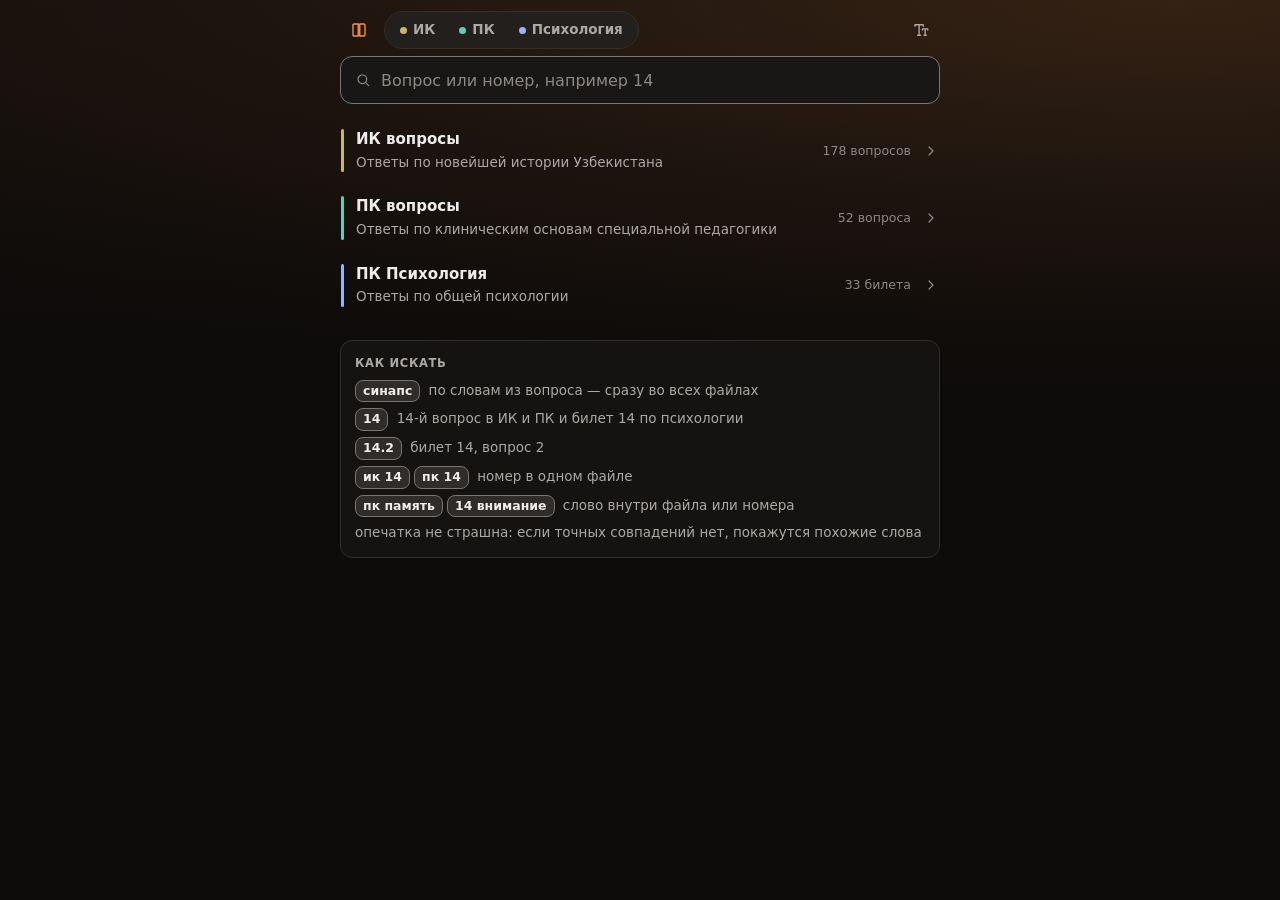
==== commit 39d86668: "Недавние запросы и отметка «выучено» Поиск: при касании пустого поля показываются последние пять зап" ====
--- a/index.html
+++ b/index.html
@@ -28,6 +28,7 @@
     <symbol id="i-hash" viewBox="0 0 24 24"><path d="M9 4 7 20M17 4l-2 16M4.5 9h16M3.5 15h16"/></symbol>
     <symbol id="i-expand" viewBox="0 0 24 24"><path d="m7 9 5-5 5 5M7 15l5 5 5-5"/></symbol>
     <symbol id="i-collapse" viewBox="0 0 24 24"><path d="m7 4 5 5 5-5M7 20l5-5 5 5"/></symbol>
+    <symbol id="i-check" viewBox="0 0 24 24"><path d="m5 12.5 4.5 4.5L19 7"/></symbol>
   </svg>
 
   <a class="skip" href="#main">К содержимому</a>
@@ -68,11 +69,6 @@
     <div class="scrim" id="scrim" hidden></div>
 
     <main id="main" tabindex="-1"></main>
-
-    <footer class="get-app" id="getApp" hidden>
-      <a href="download/Otvety.apk" download>Установить приложение для Android</a>
-      <span>Не обязательно: сайт и так открывается без сети.</span>
-    </footer>
   </div>
 
   <button class="icon-btn to-top" id="toTop" type="button" aria-label="Наверх" hidden><svg class="i"><use href="#i-up"/></svg></button>
--- a/styles.css
+++ b/styles.css
@@ -1,21 +1,34 @@
-/* Ответы ИК и ПК: стили в духе «Задач» (treker). Темная тема, токены — в :root. */
+/* Ответы ИК и ПК. Темная тема, одна система токенов — ниже в :root, в правилах только они.
+   Цвета посчитаны в OKLCH (светлота/насыщенность/тон) и записаны в hex: так их проверяет скрипт контраста.
+   Нейтрали уведены в теплый тон 65 вслед за оранжевым акцентом, метки файлов — одна светлота и насыщенность,
+   разный тон, поэтому читаются как один набор, а не как три случайных цвета. */
 :root{
-  --bg:#0d0e10; --surface:#15171a; --surface-2:#1b1e22; --surface-3:#23272c; --surface-4:#2c3137;
-  --border:#24272c; --border-strong:#353a41; --border-hover:#474d56;
-  --text:#ebecee; --text-2:#d3d6da; --muted:#a3a8b0; --faint:#868c95;
-  --accent:#ff8a3d; --on-accent:#1b0e04;
+  /* поверхности: oklch(.158 → .350 / .004 → .008 / 65) */
+  --bg:#0e0c0b; --surface:#191715; --surface-2:#221f1d; --surface-3:#2f2c29; --surface-4:#3e3a36;
+  /* линии: --border декоративная, --border-strong несет контур поля и кнопки (≥3:1 к поверхности) */
+  --border:#312e2c; --border-strong:#7a7570; --border-hover:#928c87;
+  --text:#efedec; --text-2:#d8d5d3; --muted:#aca8a5; --faint:#8d8884;
+  /* акцент — единственный насыщенный цвет, только для действий и выделения */
+  --accent:#f99549; --on-accent:#261102;
   --accent-soft:color-mix(in srgb,var(--accent) 13%,transparent); --accent-line:color-mix(in srgb,var(--accent) 45%,transparent);
-  /* свечение фона из угла, как в «Задачах» */
-  --bg-x:92%; --bg-y:0%; --bg-s:34%; --bg-rn:80;
-  /* метки файлов */
-  --c-ik:#ffc233; --c-pk:#19c9a3; --c-psy:#6ea8ff;
-  --r-lg:14px; --r:12px; --r-sm:8px;
-  --shadow-pop:0 12px 32px rgba(0,0,0,.5),0 2px 8px rgba(0,0,0,.35);
+  /* свечение фона из угла — общий признак с «Задачами» */
+  --bg-x:92%; --bg-y:0%; --bg-s:20%; --bg-rn:80;
+  /* метки файлов: oklch(.775 .105 95 / 180 / 265) */
+  --c-ik:#cbb564; --c-pk:#5eccb8; --c-psy:#95b5fa;
+  /* состояние «выучено»: oklch(.775 .105 145), та же светлота, что у меток */
+  --c-ok:#6ccc90;
+  /* форма */
+  --r:12px; --r-sm:8px; --r-pill:999px;
+  --shadow-1:0 1px 2px rgba(0,0,0,.45);
+  --shadow-2:0 12px 32px rgba(0,0,0,.5),0 2px 8px rgba(0,0,0,.35);
+  /* движение */
   --t-fast:120ms; --t:200ms; --t-slow:280ms; --ease:cubic-bezier(.2,.8,.2,1);
   --t-peek:420ms; --t-peek-out:340ms; --ease-peek:cubic-bezier(.32,.72,0,1);
+  /* текст: пять ступеней интерфейса плюс отдельно размер ответов */
   --font:system-ui,-apple-system,"Segoe UI",Roboto,"Helvetica Neue",Arial,sans-serif;
+  --fz-1:11.5px; --fz-2:12.5px; --fz-3:13.5px; --fz-4:15px; --fz-5:17px;
+  --fs:16px;       /* текст ответов — кнопка «Размер текста» */
   --gutter:clamp(10px,4vw,20px);
-  --fs:15.5px;     /* размер текста ответов — кнопка «Размер текста» */
   --top-h:150px;   /* высота шапки — задается из app.js */
   color-scheme:dark;
 }
@@ -30,7 +43,7 @@
       color-mix(in oklab,var(--glow) calc(var(--bg-s) * .3),transparent) 55%,
       color-mix(in oklab,var(--glow) calc(var(--bg-s) * .1),transparent) 78%,transparent 100%),
     linear-gradient(180deg,color-mix(in oklab,var(--glow) calc(var(--bg-s) * .22),transparent) 0%,transparent calc(var(--bg-rn) * .5%))}
-body{margin:0;overflow-x:clip;min-height:100dvh;background:var(--bg);color:var(--text);font:14.5px/1.45 var(--font);-webkit-font-smoothing:antialiased;-webkit-tap-highlight-color:transparent}
+body{margin:0;overflow-x:clip;min-height:100dvh;background:var(--bg);color:var(--text);font:var(--fz-4)/1.45 var(--font);-webkit-font-smoothing:antialiased;-webkit-tap-highlight-color:transparent}
 button,input{font:inherit;color:inherit}
 button{cursor:pointer}
 h1,h2,h3,p{margin:0}
@@ -48,7 +61,7 @@
 .btn:hover{background:var(--surface-3)}
 .btn:active:not(:disabled){transform:scale(.97)}
 .btn:disabled{opacity:.5;cursor:not-allowed}
-.btn.sm{min-height:32px;padding:0 10px;font-size:13px;border-radius:7px}
+.btn.sm{min-height:32px;padding:0 10px;font-size:var(--fz-3);border-radius:var(--r-sm)}
 .icon-btn{display:inline-grid;place-items:center;width:38px;height:38px;flex:none;border:0;border-radius:var(--r-sm);background:transparent;color:var(--muted);transition:background-color var(--t-fast),color var(--t-fast),transform var(--t-fast) var(--ease)}
 .icon-btn:hover,.icon-btn[aria-expanded="true"]{background:var(--surface-3);color:var(--text)}
 .icon-btn:active{transform:scale(.94)}
@@ -67,17 +80,17 @@
 .home[aria-current="page"]{color:var(--accent)}
 
 /* переключатель файлов — как «Активные / Готовые» */
-.seg{display:inline-flex;flex:0 1 auto;min-width:0;padding:3px;border-radius:999px;background:var(--surface-2);border:1px solid var(--border)}
-.seg-b{display:inline-flex;align-items:center;gap:6px;height:30px;padding:0 12px;border-radius:999px;color:var(--muted);font-size:13px;font-weight:600;white-space:nowrap;transition:background-color var(--t) var(--ease),color var(--t)}
+.seg{display:inline-flex;flex:0 1 auto;min-width:0;padding:3px;border-radius:var(--r-pill);background:var(--surface-2);border:1px solid var(--border)}
+.seg-b{display:inline-flex;align-items:center;gap:6px;height:30px;padding:0 12px;border-radius:var(--r-pill);color:var(--muted);font-size:var(--fz-3);font-weight:600;white-space:nowrap;transition:background-color var(--t) var(--ease),color var(--t)}
 .seg-b:hover{color:var(--text)}
-.seg-b[aria-current="page"]{background:var(--surface-4);color:var(--text);box-shadow:0 1px 2px rgba(0,0,0,.4)}
+.seg-b[aria-current="page"]{background:var(--surface-4);color:var(--text);box-shadow:var(--shadow-1)}
 .seg-b .dot{width:7px;height:7px;border-radius:50%;background:var(--file);flex:none}
 
 /* размер текста */
 .menu{position:relative}
-.menu-list{position:absolute;right:0;top:calc(100% + 6px);z-index:40;padding:10px;background:var(--surface-2);border:1px solid var(--border-strong);border-radius:var(--r);box-shadow:var(--shadow-pop);transform-origin:top right;animation:pop 150ms var(--ease)}
+.menu-list{position:absolute;right:0;top:calc(100% + 6px);z-index:40;padding:10px;background:var(--surface-2);border:1px solid var(--border-strong);border-radius:var(--r);box-shadow:var(--shadow-2);transform-origin:top right;animation:pop 150ms var(--ease)}
 .size-list{display:grid;gap:8px;width:max-content}
-.size-label{font-size:11.5px;font-weight:650;color:var(--muted);text-transform:uppercase;letter-spacing:.06em}
+.size-label{font-size:var(--fz-1);font-weight:650;color:var(--muted);text-transform:uppercase;letter-spacing:.06em}
 .size-row{display:flex;align-items:center;gap:8px}
 .size-row .btn{min-width:44px;min-height:38px;font-weight:650}
 .size-val{min-width:44px;text-align:center;font-variant-numeric:tabular-nums;color:var(--text-2)}
@@ -88,6 +101,7 @@
 .c-box:hover{border-color:var(--border-hover)}
 .c-box:focus-within{border-color:var(--accent);box-shadow:0 0 0 3px var(--accent-soft)}
 .s-ic{position:absolute;left:14px;color:var(--faint);pointer-events:none}
+/* 16px — ниже этого размера мобильный Safari увеличивает страницу при фокусе */
 .c-title{width:100%;min-width:0;height:46px;padding:0 44px 0 40px;border:0;background:transparent;font-size:16px;font-weight:550;-webkit-appearance:none;appearance:none}
 .c-title:focus{outline:none}
 .c-title::placeholder{color:var(--faint);font-weight:500}
@@ -96,28 +110,35 @@
 
 /* результаты — выпадающая панель как список папок */
 .fpanel{position:absolute;left:0;right:0;top:calc(100% + 6px);z-index:40;max-height:min(520px,calc(100dvh - var(--top-h) - 16px));overflow:auto;overscroll-behavior:contain;padding:5px;
-  background:var(--surface-2);border:1px solid var(--border-strong);border-radius:var(--r-lg);box-shadow:var(--shadow-pop);transform-origin:top center;animation:pop 150ms var(--ease)}
-.r-sum{margin:6px 9px 2px;color:var(--faint);font-size:12px}
-.r-empty{display:grid;gap:4px;padding:14px 10px 12px;color:var(--muted);font-size:13.5px}
-.opt{display:grid;grid-template-columns:auto minmax(0,1fr);gap:3px 10px;align-items:start;padding:9px 10px;border-radius:9px;cursor:pointer;transition:background-color 80ms}
+  background:var(--surface-2);border:1px solid var(--border-strong);border-radius:var(--r);box-shadow:var(--shadow-2);transform-origin:top center;animation:pop 150ms var(--ease)}
+.r-sum{margin:6px 9px 2px;color:var(--faint);font-size:var(--fz-2)}
+.r-empty{display:grid;gap:4px;padding:14px 10px 12px;color:var(--muted);font-size:var(--fz-3)}
+.opt{display:grid;grid-template-columns:auto minmax(0,1fr);gap:3px 10px;align-items:start;padding:9px 10px;border-radius:var(--r-sm);cursor:pointer;transition:background-color 80ms}
 .opt:hover{background:var(--surface-4)}
 .opt.is-active{background:var(--surface-4);box-shadow:inset 2px 0 0 var(--accent)}
 .opt .tag{margin-top:1px}
 .opt-q{grid-column:2;font-weight:500;line-height:1.4;overflow-wrap:anywhere}
-.opt-meta{grid-column:2;color:var(--faint);font-size:12px}
-.opt-snip{grid-column:2;color:var(--muted);font-size:12.5px;line-height:1.45}
+.opt-meta{grid-column:2;color:var(--faint);font-size:var(--fz-2)}
+.opt-snip{grid-column:2;color:var(--muted);font-size:var(--fz-2);line-height:1.45}
 mark{background:var(--accent-soft);color:var(--text);border-radius:3px;box-shadow:0 0 0 1px var(--accent-line)}
 
+/* недавние запросы */
+.sep-row::after{display:none}
+.r-clear{margin-left:auto;padding:2px 6px;border:0;border-radius:var(--r-sm);background:none;color:var(--faint);font:inherit;font-size:var(--fz-1);font-weight:650;letter-spacing:.06em;text-transform:uppercase}
+.r-clear:hover{color:var(--text-2);background:var(--surface-3)}
+.opt-recent{width:100%;border:0;background:none;text-align:left;font:inherit;grid-template-columns:minmax(0,1fr)}
+.opt-recent .opt-q{grid-column:1}
+
 .scrim{position:fixed;inset:0;z-index:15}
 
 /* метка файла */
-.tag{display:inline-flex;align-items:center;justify-content:center;min-width:34px;padding:1px 8px;border-radius:999px;background:color-mix(in srgb,var(--file) 14%,transparent);color:var(--file);font-size:11px;font-weight:650;white-space:nowrap}
+.tag{display:inline-flex;align-items:center;justify-content:center;min-width:34px;padding:1px 8px;border-radius:var(--r-pill);background:color-mix(in srgb,var(--file) 14%,transparent);color:var(--file);font-size:var(--fz-1);font-weight:650;white-space:nowrap}
 [data-file="ik"]{--file:var(--c-ik)}
 [data-file="pk"]{--file:var(--c-pk)}
 [data-file="psy"]{--file:var(--c-psy)}
 
 /* разделитель — как «Готовые» в списке задач */
-.sep{display:flex;align-items:center;gap:10px;margin:18px 10px 4px;color:var(--faint);font-size:11.5px;font-weight:650;letter-spacing:.06em;text-transform:uppercase;scroll-margin-top:calc(var(--top-h) + 8px)}
+.sep{display:flex;align-items:center;gap:10px;margin:18px 10px 4px;color:var(--faint);font-size:var(--fz-1);font-weight:650;letter-spacing:.06em;text-transform:uppercase;scroll-margin-top:calc(var(--top-h) + 8px)}
 .sep::after{content:"";flex:1;height:1px;background:var(--border)}
 .fpanel .sep{margin:12px 9px 4px}
 
@@ -128,40 +149,40 @@
 .file-row:hover{background:var(--surface-2);border-color:var(--border)}
 .file-row .bar-c{width:3px;align-self:stretch;border-radius:3px;background:var(--file);flex:none}
 .file-txt{flex:1;min-width:0;display:grid;gap:2px}
-.file-txt b{font-size:15.5px;font-weight:650}
-.file-txt span{color:var(--muted);font-size:13px}
-.file-row .cnt{color:var(--faint);font-size:12px;font-variant-numeric:tabular-nums;white-space:nowrap}
+.file-txt b{font-size:var(--fz-4);font-weight:650}
+.file-txt span{color:var(--muted);font-size:var(--fz-3)}
+.file-row .cnt{color:var(--faint);font-size:var(--fz-2);font-variant-numeric:tabular-nums;white-space:nowrap}
 .file-row .go{transform:rotate(-90deg);color:var(--faint)}
 .tips{display:grid;gap:8px;margin-top:22px;padding:14px;border:1px solid var(--border);border-radius:var(--r);background:color-mix(in srgb,var(--surface) 70%,transparent)}
-.sub-h{font-size:11.5px;font-weight:650;color:var(--muted);text-transform:uppercase;letter-spacing:.06em}
-.tips ul{margin:0;padding:0;list-style:none;display:grid;gap:6px;color:var(--muted);font-size:13.5px}
-.tips kbd{display:inline-block;min-width:24px;padding:1px 7px;margin-right:4px;border-radius:6px;background:var(--surface-3);border:1px solid var(--border-strong);color:var(--text);font:600 12.5px/1.5 var(--font);text-align:center}
+.sub-h{font-size:var(--fz-1);font-weight:650;color:var(--muted);text-transform:uppercase;letter-spacing:.06em}
+.tips ul{margin:0;padding:0;list-style:none;display:grid;gap:6px;color:var(--muted);font-size:var(--fz-3)}
+.tips kbd{display:inline-block;min-width:24px;padding:1px 7px;margin-right:4px;border-radius:var(--r-sm);background:var(--surface-3);border:1px solid var(--border-strong);color:var(--text);font:600 var(--fz-2)/1.5 var(--font);text-align:center}
 
 /* ---------- файл ---------- */
 .f-head{display:grid;gap:3px;margin:2px 0 10px}
-.f-head h1{font-size:17px;font-weight:700;letter-spacing:-.01em;line-height:1.3}
-.f-head p{color:var(--faint);font-size:12.5px}
+.f-head h1{font-size:var(--fz-5);font-weight:700;letter-spacing:-.01em;line-height:1.3}
+.f-head p{color:var(--faint);font-size:var(--fz-2)}
 .tools{display:flex;align-items:center;gap:8px;margin-bottom:6px;position:relative}
-.fbtn{display:inline-flex;align-items:center;gap:7px;height:34px;padding:0 12px 0 10px;border:1px solid var(--border-strong);border-radius:999px;background:var(--surface-2);color:var(--text);font-size:13px;font-weight:600;transition:background-color var(--t-fast),border-color var(--t-fast)}
+.fbtn{display:inline-flex;align-items:center;gap:7px;height:34px;padding:0 12px 0 10px;border:1px solid var(--border-strong);border-radius:var(--r-pill);background:var(--surface-2);color:var(--text);font-size:var(--fz-3);font-weight:600;transition:background-color var(--t-fast),border-color var(--t-fast)}
 .fbtn:hover,.fbtn[aria-expanded="true"]{background:var(--surface-3);border-color:var(--border-hover)}
 .fbtn .i{width:15px;height:15px;color:var(--muted)}
 .fbtn .chev{width:14px;height:14px;color:var(--faint);transition:transform var(--t) var(--ease)}
 .fbtn[aria-expanded="true"] .chev{transform:rotate(180deg)}
 .num-panel{position:absolute;left:0;top:calc(100% + 6px);z-index:30;width:min(340px,calc(100vw - 2 * var(--gutter)));max-height:min(360px,55vh);overflow:auto;padding:8px;
-  background:var(--surface-2);border:1px solid var(--border-strong);border-radius:var(--r-lg);box-shadow:var(--shadow-pop);transform-origin:top left;animation:pop 150ms var(--ease)}
+  background:var(--surface-2);border:1px solid var(--border-strong);border-radius:var(--r);box-shadow:var(--shadow-2);transform-origin:top left;animation:pop 150ms var(--ease)}
 .num-grid{display:grid;grid-template-columns:repeat(auto-fill,minmax(44px,1fr));gap:4px}
-.num-grid a{display:grid;place-items:center;height:40px;border-radius:var(--r-sm);color:var(--text-2);font-size:13.5px;font-variant-numeric:tabular-nums;transition:background-color 80ms}
+.num-grid a{display:grid;place-items:center;height:40px;border-radius:var(--r-sm);color:var(--text-2);font-size:var(--fz-3);font-variant-numeric:tabular-nums;transition:background-color 80ms}
 .num-grid a:hover{background:var(--surface-4)}
 
 /* вопрос — как задача: строка, по нажатию раскрывается ответ */
 .list{display:grid;grid-template-columns:minmax(0,1fr);gap:2px;margin:0 -6px}
 .qa{border:1px solid transparent;border-radius:var(--r);scroll-margin-top:calc(var(--top-h) + 8px);transition:background-color var(--t),border-color var(--t)}
-.qa:hover{background:rgba(255,255,255,.02)}
+.qa:hover{background:color-mix(in srgb,var(--surface) 55%,transparent)}
 .qa.open{background:var(--surface);border-color:var(--border)}
 .qa.target{border-color:var(--accent-line);background:color-mix(in srgb,var(--accent) 6%,var(--surface))}
 .qa.flash{animation:flash 1.6s var(--ease)}
 .q-head{display:flex;align-items:flex-start;gap:10px;width:100%;min-height:46px;padding:12px 10px 12px 12px;border:0;border-radius:var(--r);background:none;text-align:left}
-.q-n{flex:none;min-width:22px;color:var(--faint);font-size:13px;font-weight:650;font-variant-numeric:tabular-nums;line-height:1.55;transition:color var(--t)}
+.q-n{flex:none;min-width:26px;color:var(--faint);font-size:var(--fz-3);font-weight:650;font-variant-numeric:tabular-nums;line-height:1.55;transition:color var(--t)}
 .qa.open .q-n,.qa.target .q-n{color:var(--accent)}
 .q-title{flex:1;min-width:0;font-weight:500;font-size:calc(var(--fs) - 1px);line-height:1.45;overflow-wrap:anywhere}
 .q-head .chev{width:16px;height:16px;margin-top:3px;color:var(--faint);transition:transform var(--t) var(--ease)}
@@ -176,18 +197,38 @@
 .q-pad{display:grid;gap:.6em;padding:0 14px 14px 44px}
 .q-a{color:var(--text-2);font-size:var(--fs);line-height:1.62;overflow-wrap:break-word}
 
+/* отметка «выучено» */
+.mark{display:inline-flex;align-items:center;gap:7px;justify-self:start;margin-top:.2em;height:34px;padding:0 12px 0 10px;border:1px solid var(--border-strong);border-radius:var(--r-pill);background:var(--surface-2);color:var(--muted);font-size:var(--fz-3);font-weight:600;transition:background-color var(--t-fast),border-color var(--t-fast),color var(--t-fast)}
+.mark .i{width:15px;height:15px}
+.mark:hover{background:var(--surface-3);color:var(--text)}
+.mark[aria-pressed="true"]{color:var(--c-ok);border-color:color-mix(in srgb,var(--c-ok) 45%,transparent);background:color-mix(in srgb,var(--c-ok) 12%,transparent)}
+.q-done{display:none;flex:none;margin-top:3px;color:var(--c-ok)}
+.q-done .i{width:16px;height:16px}
+.qa.done .q-done{display:inline-flex}
+.qa.done .q-n{color:color-mix(in srgb,var(--c-ok) 70%,var(--faint))}
+.learned-note{color:color-mix(in srgb,var(--c-ok) 80%,var(--muted))}
+
 .fold{margin-top:22px}
 .fold>summary{display:flex;align-items:center;gap:8px;min-height:36px;width:max-content;max-width:100%;padding:0 4px;color:var(--muted);font-weight:500;cursor:pointer;list-style:none;border-radius:var(--r-sm)}
 .fold>summary::-webkit-details-marker{display:none}
 .fold>summary:hover{color:var(--text)}
 .fold>summary .chev{width:14px;height:14px;transform:rotate(-90deg);transition:transform var(--t) var(--ease)}
 .fold[open]>summary .chev{transform:none}
-.fold ul{margin:8px 0 0;padding-left:22px;color:var(--faint);font-size:13px;display:grid;gap:3px}
-
-.to-top{position:fixed;z-index:15;right:max(16px,env(safe-area-inset-right));bottom:calc(16px + env(safe-area-inset-bottom));width:46px;height:46px;border-radius:50%;background:var(--surface-3);border:1px solid var(--border-strong);color:var(--text);box-shadow:var(--shadow-pop);animation:rise var(--t) var(--ease)}
+.fold ul{margin:8px 0 0;padding-left:22px;color:var(--faint);font-size:var(--fz-3);display:grid;gap:3px}
+
+.to-top{position:fixed;z-index:15;right:max(16px,env(safe-area-inset-right));bottom:calc(16px + env(safe-area-inset-bottom));width:46px;height:46px;border-radius:50%;background:var(--surface-3);border:1px solid var(--border-strong);color:var(--text);box-shadow:var(--shadow-2);animation:rise var(--t) var(--ease)}
 .to-top:hover{background:var(--surface-4)}
 
-@media (pointer:coarse){.fbtn{height:38px}.seg-b{height:34px}.opt{padding:11px 10px}}
+/* на пальце цели крупнее: ориентир 44 px */
+@media (pointer:coarse){
+  .fbtn{height:40px}
+  .seg-b{height:38px}
+  .opt{padding:11px 10px}
+  .icon-btn{width:44px;height:44px}
+  .btn.sm{min-height:38px}
+  .num-grid a{height:44px}
+  .fold>summary{min-height:44px}
+}
 @media (max-width:380px){.seg-b{padding:0 10px}.seg-b .dot{display:none}.q-pad{padding-left:14px}}
 
 @keyframes pop{from{opacity:0;transform:scale(.96) translateY(-4px)}}
@@ -195,14 +236,6 @@
 @keyframes rise{from{opacity:0;transform:translateY(6px)}}
 @keyframes flash{0%,40%{background:var(--accent-soft);border-color:var(--accent)}}
 
-/* Ссылка на APK внизу страницы. Показывается только в браузере Android — см. app.js. */
-.get-app{display:grid;justify-items:center;gap:3px;padding:24px var(--gutter) calc(26px + env(safe-area-inset-bottom));
-  color:var(--faint);font-size:12.5px;line-height:1.5;text-align:center}
-.get-app[hidden]{display:none}
-.get-app a{color:var(--muted);font-weight:550;text-decoration:underline;text-underline-offset:3px;
-  text-decoration-color:var(--border-hover);transition:color var(--t-fast)}
-.get-app a:hover{color:var(--text-2);text-decoration-color:var(--border-hover)}
-
 @media (prefers-reduced-motion:reduce){
   *,*::before,*::after{animation:none!important;transition:none!important;scroll-behavior:auto!important}
 }
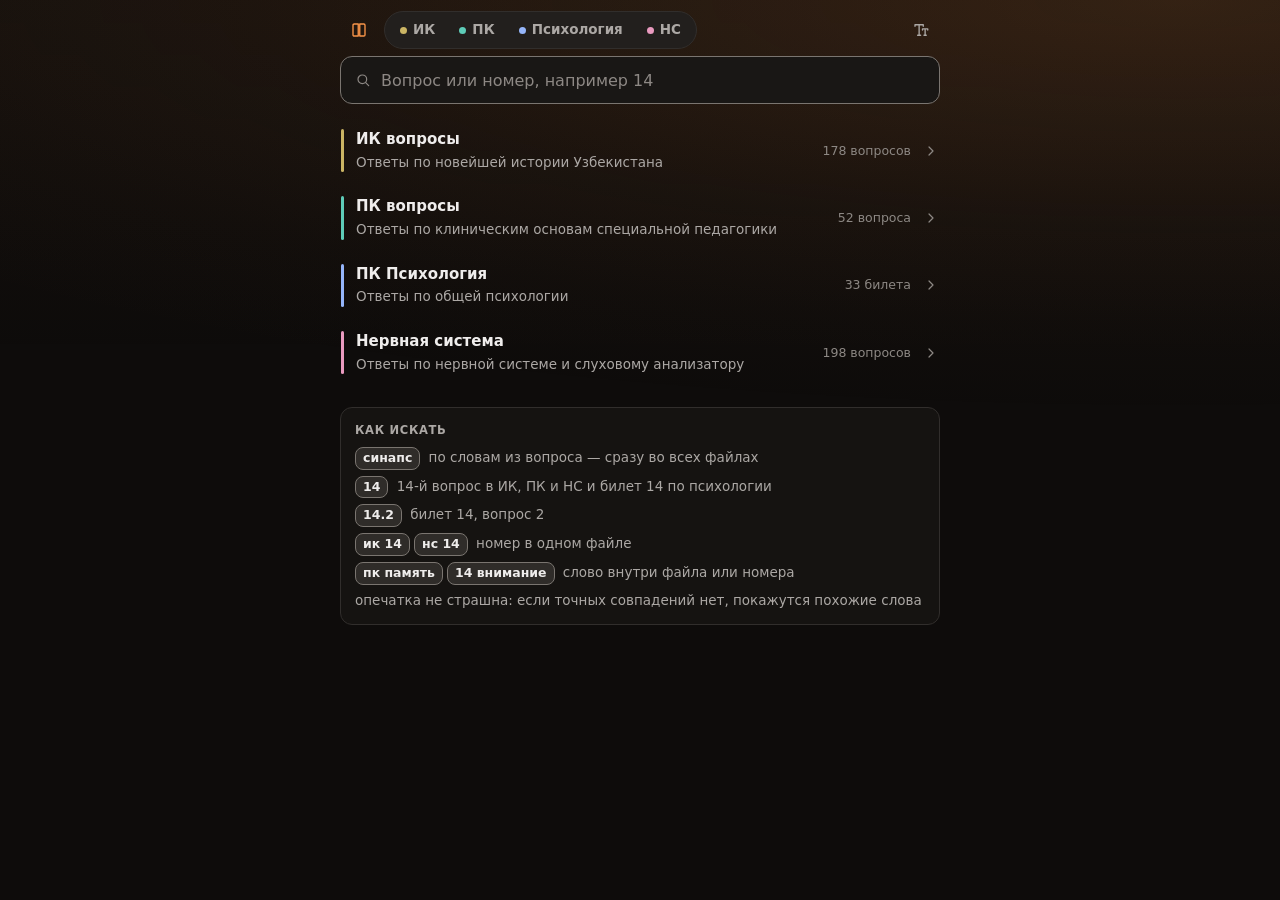
==== commit 22540692: "Четвертый файл: нервная система и слуховой анализатор 198 вопросов с ответами добавлены как отдельны" ====
--- a/index.html
+++ b/index.html
@@ -4,7 +4,7 @@
   <meta charset="utf-8">
   <meta name="viewport" content="width=device-width, initial-scale=1, viewport-fit=cover">
   <title>Ответы ИК и ПК</title>
-  <meta name="description" content="Быстрый поиск по вопросам и ответам: новейшая история Узбекистана, клинические основы специальной педагогики, общая психология.">
+  <meta name="description" content="Быстрый поиск по вопросам и ответам: новейшая история Узбекистана, клинические основы специальной педагогики, общая психология, нервная система и слуховой анализатор.">
   <meta name="theme-color" content="#0d0e10">
   <meta name="color-scheme" content="dark">
   <link rel="icon" href="icons/icon.svg" type="image/svg+xml">
--- a/styles.css
+++ b/styles.css
@@ -13,8 +13,8 @@
   --accent-soft:color-mix(in srgb,var(--accent) 13%,transparent); --accent-line:color-mix(in srgb,var(--accent) 45%,transparent);
   /* свечение фона из угла — общий признак с «Задачами» */
   --bg-x:92%; --bg-y:0%; --bg-s:20%; --bg-rn:80;
-  /* метки файлов: oklch(.775 .105 95 / 180 / 265) */
-  --c-ik:#cbb564; --c-pk:#5eccb8; --c-psy:#95b5fa;
+  /* метки файлов: oklch(.775 .105 95 / 180 / 265 / 350) */
+  --c-ik:#cbb564; --c-pk:#5eccb8; --c-psy:#95b5fa; --c-nerv:#e99abf;
   /* состояние «выучено»: oklch(.775 .105 145), та же светлота, что у меток */
   --c-ok:#6ccc90;
   /* форма */
@@ -136,6 +136,7 @@
 [data-file="ik"]{--file:var(--c-ik)}
 [data-file="pk"]{--file:var(--c-pk)}
 [data-file="psy"]{--file:var(--c-psy)}
+[data-file="nerv"]{--file:var(--c-nerv)}
 
 /* разделитель — как «Готовые» в списке задач */
 .sep{display:flex;align-items:center;gap:10px;margin:18px 10px 4px;color:var(--faint);font-size:var(--fz-1);font-weight:650;letter-spacing:.06em;text-transform:uppercase;scroll-margin-top:calc(var(--top-h) + 8px)}
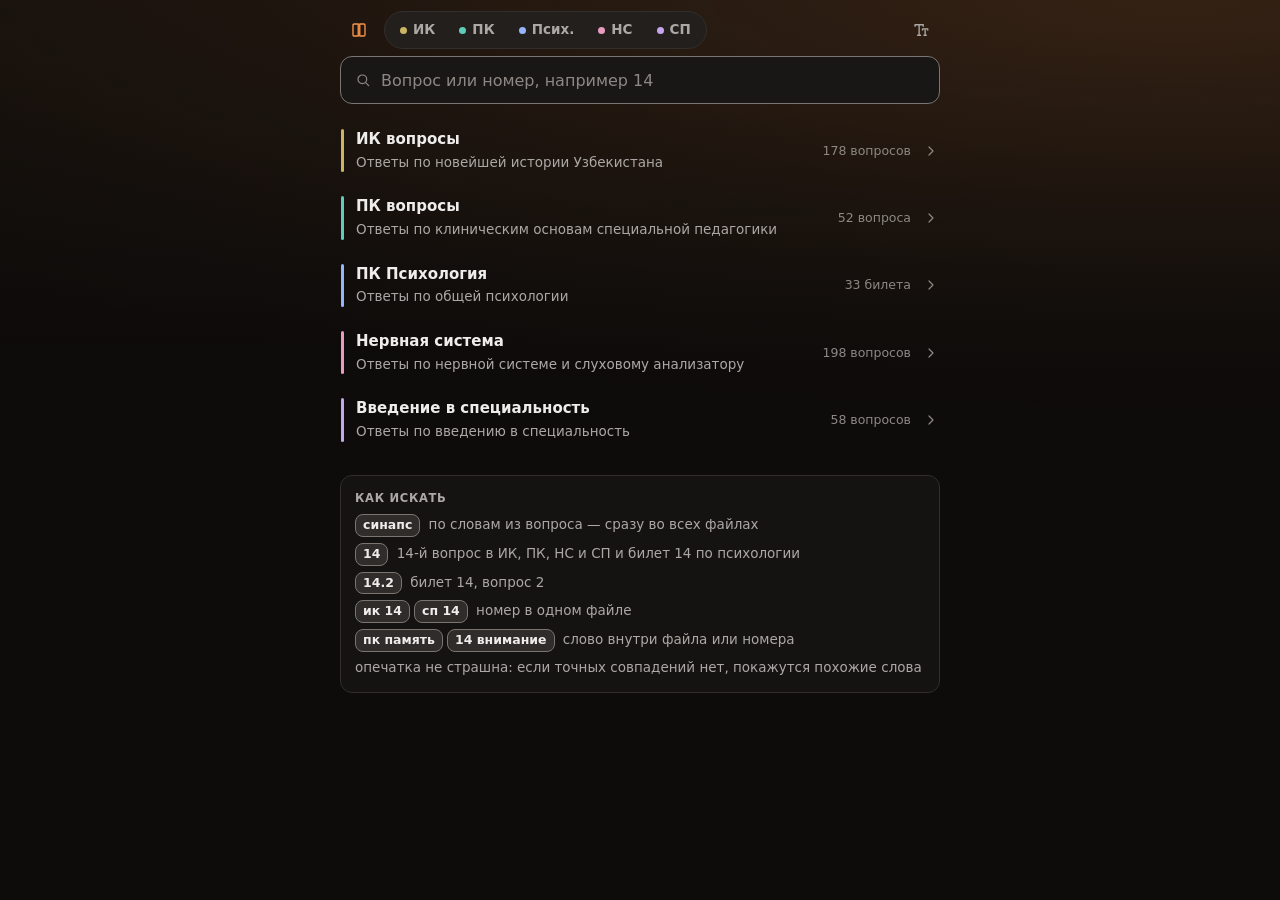
==== commit 4e836555: "Пятый файл: введение в специальность 58 открытых вопросов промежуточного контроля с развернутыми отв" ====
--- a/index.html
+++ b/index.html
@@ -4,7 +4,7 @@
   <meta charset="utf-8">
   <meta name="viewport" content="width=device-width, initial-scale=1, viewport-fit=cover">
   <title>Ответы ИК и ПК</title>
-  <meta name="description" content="Быстрый поиск по вопросам и ответам: новейшая история Узбекистана, клинические основы специальной педагогики, общая психология, нервная система и слуховой анализатор.">
+  <meta name="description" content="Быстрый поиск по вопросам и ответам: новейшая история Узбекистана, клинические основы специальной педагогики, общая психология, нервная система и слуховой анализатор, введение в специальность.">
   <meta name="theme-color" content="#0d0e10">
   <meta name="color-scheme" content="dark">
   <link rel="icon" href="icons/icon.svg" type="image/svg+xml">
--- a/styles.css
+++ b/styles.css
@@ -13,8 +13,8 @@
   --accent-soft:color-mix(in srgb,var(--accent) 13%,transparent); --accent-line:color-mix(in srgb,var(--accent) 45%,transparent);
   /* свечение фона из угла — общий признак с «Задачами» */
   --bg-x:92%; --bg-y:0%; --bg-s:20%; --bg-rn:80;
-  /* метки файлов: oklch(.775 .105 95 / 180 / 265 / 350) */
-  --c-ik:#cbb564; --c-pk:#5eccb8; --c-psy:#95b5fa; --c-nerv:#e99abf;
+  /* метки файлов: oklch(.775 .105 95 / 180 / 265 / 350 / 305) */
+  --c-ik:#cbb564; --c-pk:#5eccb8; --c-psy:#95b5fa; --c-nerv:#e99abf; --c-sp:#c5a5ec;
   /* состояние «выучено»: oklch(.775 .105 145), та же светлота, что у меток */
   --c-ok:#6ccc90;
   /* форма */
@@ -80,8 +80,9 @@
 .home[aria-current="page"]{color:var(--accent)}
 
 /* переключатель файлов — как «Активные / Готовые» */
-.seg{display:inline-flex;flex:0 1 auto;min-width:0;padding:3px;border-radius:var(--r-pill);background:var(--surface-2);border:1px solid var(--border)}
-.seg-b{display:inline-flex;align-items:center;gap:6px;height:30px;padding:0 12px;border-radius:var(--r-pill);color:var(--muted);font-size:var(--fz-3);font-weight:600;white-space:nowrap;transition:background-color var(--t) var(--ease),color var(--t)}
+.seg{display:inline-flex;flex:0 1 auto;min-width:0;padding:3px;border-radius:var(--r-pill);background:var(--surface-2);border:1px solid var(--border);overflow-x:auto;scrollbar-width:none;-ms-overflow-style:none}
+.seg::-webkit-scrollbar{display:none}
+.seg-b{display:inline-flex;flex:none;align-items:center;gap:6px;height:30px;padding:0 12px;border-radius:var(--r-pill);color:var(--muted);font-size:var(--fz-3);font-weight:600;white-space:nowrap;transition:background-color var(--t) var(--ease),color var(--t)}
 .seg-b:hover{color:var(--text)}
 .seg-b[aria-current="page"]{background:var(--surface-4);color:var(--text);box-shadow:var(--shadow-1)}
 .seg-b .dot{width:7px;height:7px;border-radius:50%;background:var(--file);flex:none}
@@ -137,6 +138,7 @@
 [data-file="pk"]{--file:var(--c-pk)}
 [data-file="psy"]{--file:var(--c-psy)}
 [data-file="nerv"]{--file:var(--c-nerv)}
+[data-file="sp"]{--file:var(--c-sp)}
 
 /* разделитель — как «Готовые» в списке задач */
 .sep{display:flex;align-items:center;gap:10px;margin:18px 10px 4px;color:var(--faint);font-size:var(--fz-1);font-weight:650;letter-spacing:.06em;text-transform:uppercase;scroll-margin-top:calc(var(--top-h) + 8px)}
@@ -230,7 +232,7 @@
   .num-grid a{height:44px}
   .fold>summary{min-height:44px}
 }
-@media (max-width:380px){.seg-b{padding:0 10px}.seg-b .dot{display:none}.q-pad{padding-left:14px}}
+@media (max-width:420px){.seg-b{padding:0 6px;font-size:var(--fz-1)}.seg-b .dot{display:none}.q-pad{padding-left:14px}}
 
 @keyframes pop{from{opacity:0;transform:scale(.96) translateY(-4px)}}
 @keyframes fade{from{opacity:0}}
